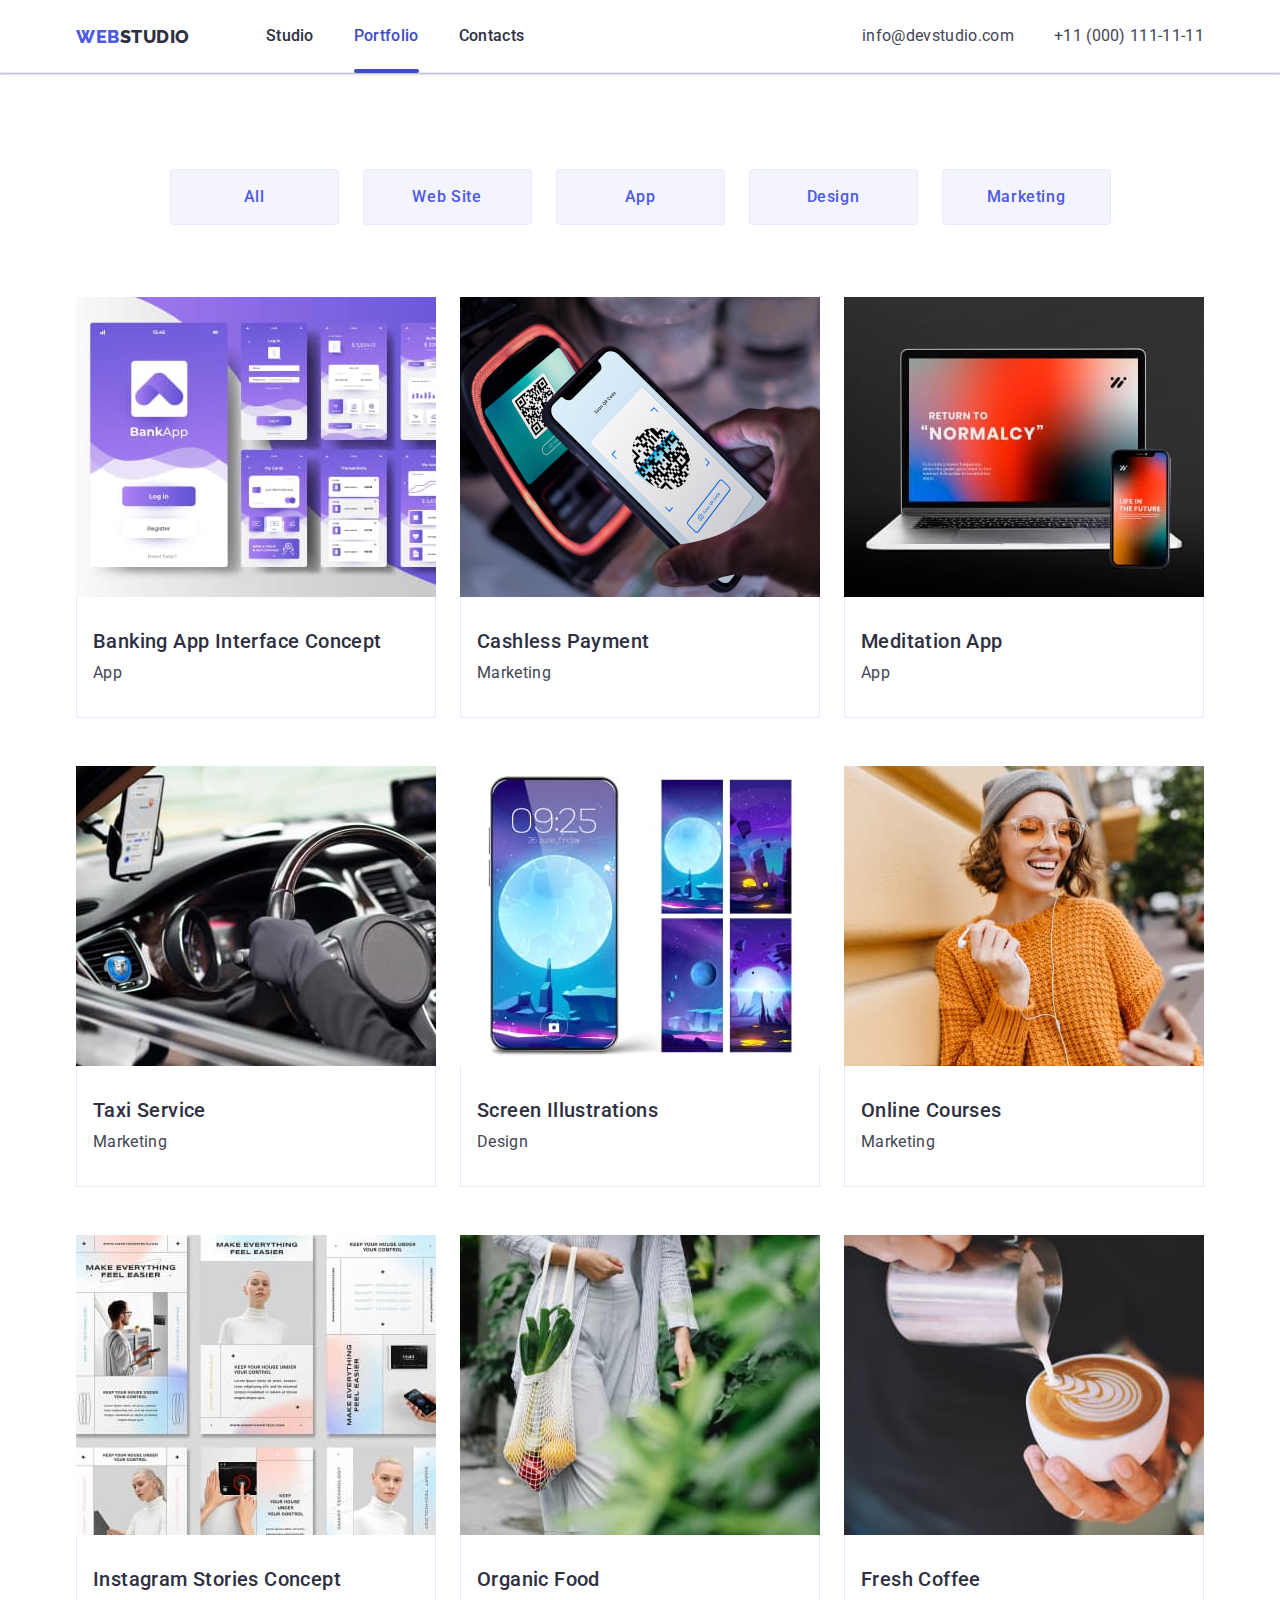
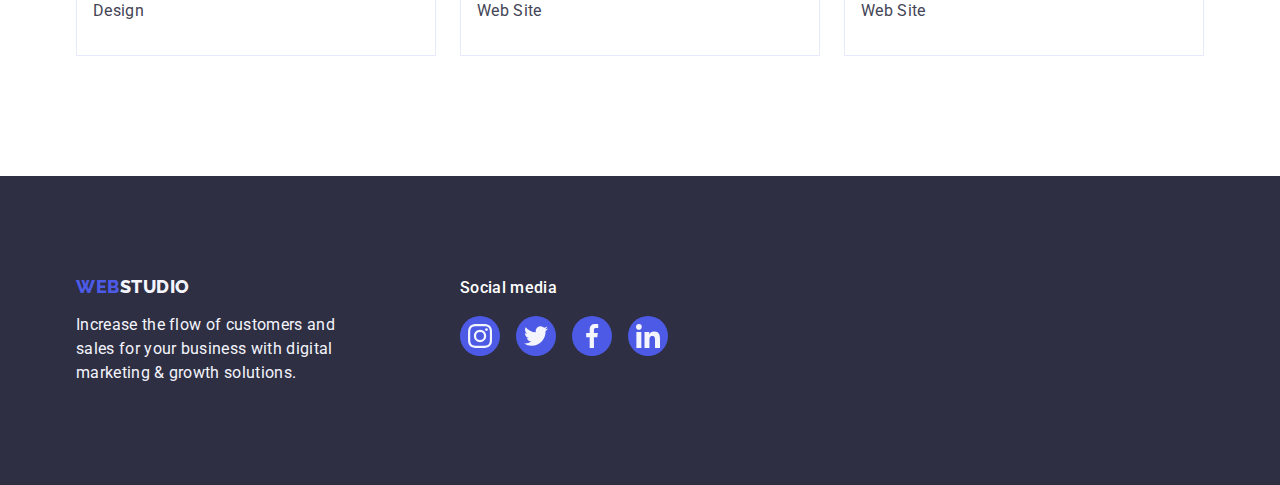
==== portfolio.html @ 22fd933b "Initial commit" ====
<!DOCTYPE html>
<html lang="en">
  <head>
    <meta charset="UTF-8" />
    <meta name="viewport" content="width=device-width, initial-scale=1.0" />
    <title>WebStudio</title>
    <link rel="preconnect" href="https://fonts.googleapis.com" />
    <link rel="preconnect" href="https://fonts.gstatic.com" crossorigin />
    <link
      href="https://fonts.googleapis.com/css2?family=Raleway:wght@800&family=Roboto:wght@400;500;700;900&display=swap"
      rel="stylesheet"
    />
    <!--============== modern-normalize =================-->
    <link
      rel="stylesheet"
      href="https://cdn.jsdelivr.net/npm/modern-normalize@2.0.0/modern-normalize.min.css"
    />
    <!-----------Section styles------------>

    <link rel="stylesheet" href="css/styles.css" />
  </head>
  <body class="body">
    <!-----------HEDER------------>
    <header class="header">
      <div class="header-container container">
        <nav class="header-nav">
          <a class="header-nav-logo-link link" href="./index.html"
            >Web<span class="header-nav-logo-accent link">Studio</span></a
          >
          <ul class="header-nav-list list">
            <li class="header-nav-item">
              <a
                class="header-nav-link link"
                href="./index.html"
                target="_self"
                >Studio</a
              >
            </li>
            <li class="header-nav-item">
              <a
                class="header-nav-link link current"
                href="./portfolio.html"
                target="_self"
                >Portfolio</a
              >
            </li>
            <li class="header-nav-item">
              <a class="header-nav-link link" href="" target="_blank"
                >Contacts</a
              >
            </li>
          </ul>
        </nav>
        <address class="address">
          <ul class="address-list list">
            <li class="address-item">
              <a class="address-link link" href="mailto:info@devstudio.com"
                >info@devstudio.com</a
              >
            </li>
            <li>
              <a class="address-link link" href="tel:+110001111111"
                >+11 (000) 111-11-11</a
              >
            </li>
          </ul>
        </address>
      </div>
    </header>
    <main>
      <!-----------Section hero------------>

      <section class="button-hero">
        <div class="container-button container">
          <h1 class="visualli-hidden">portfolio</h1>

          <ul class="button-hero-list list">
            <li class="button-hero-item">
              <button type="button" class="button-hero-item-button button">
                All
              </button>
            </li>
            <li class="button-hero-item">
              <button type="button" class="button-hero-item-button button">
                Web Site
              </button>
            </li>
            <li class="button-hero-item">
              <button type="button" class="button-hero-item-button button">
                App
              </button>
            </li>
            <li class="button-hero-item">
              <button type="button" class="button-hero-item-button button">
                Design
              </button>
            </li>
            <li class="button-hero-item">
              <button type="button" class="button-hero-item-button button">
                Marketing
              </button>
            </li>
          </ul>

          <!-----------Section card------------>

          <ul class="portfolio-list list">
            <li class="portfolio-item">
              <a class="portfolio-link link" href="">
                <div class="hidden">
                  
                  <img
                    src="./images/portfolio/banking_app.jpg"
                    alt="banking_app"
                    width="360"
                    height="300"
                    class="portfolio-img"
                  />
                  <p class="hidden-p">
                    14 Stylish and User-Friendly App Design Concepts · Task
                    Manager App · Calorie Tracker App · Exotic Fruit Ecommerce
                    App · Cloud Storage App
                  </p>
                </div>
                <div class="portfolio-div">
                  <h2 class="portfolio-link-title link">
                    Banking App Interface Concept
                  </h2>
                  <p class="portfolio-link-p link">App</p>
                </div>
              </a>
            </li>
            <li class="portfolio-item">
              <a class="portfolio-link link" href="">
                <div class="hidden">
                  
                  <img
                    src="./images/portfolio/payment.jpg"
                    alt="payment"
                    width="360"
                    class="portfolio-img"
                  />
                  <p class="hidden-p">
                    14 Stylish and User-Friendly App Design Concepts · Task
                    Manager App · Calorie Tracker App · Exotic Fruit Ecommerce
                    App · Cloud Storage App
                  </p>
                </div>
                <div class="portfolio-div">
                  <h2 class="portfolio-link-title link">Cashless Payment</h2>
                  <p class="portfolio-link-p link">Marketing</p>
                </div>
              </a>
            </li>
            <li class="portfolio-item">
              <a class="portfolio-link link" href="">
                <div class="hidden">
                  
                  <img
                    src="./images/portfolio/meditation_app.jpg"
                    alt="meditation_app"
                    width="360"
                    class="portfolio-img"
                  />
                  <p class="hidden-p">
                    14 Stylish and User-Friendly App Design Concepts · Task
                    Manager App · Calorie Tracker App · Exotic Fruit Ecommerce
                    App · Cloud Storage App
                  </p>
                </div>
                <div class="portfolio-div">
                  <h2 class="portfolio-link-title link">Meditation App</h2>
                  <p class="portfolio-link-p link">App</p>
                </div>
              </a>
            </li>
            <li class="portfolio-item">
              <a class="portfolio-link link" href="">
                <div class="hidden">
                  
                  <img
                    src="./images/portfolio/taxi_servis.jpg"
                    alt="taxi_servis"
                    width="360"
                    class="portfolio-img"
                  />
                  <p class="hidden-p">
                    14 Stylish and User-Friendly App Design Concepts · Task
                    Manager App · Calorie Tracker App · Exotic Fruit Ecommerce
                    App · Cloud Storage App
                  </p>
                </div>
                <div class="portfolio-div">
                  <h2 class="portfolio-link-title link">Taxi Service</h2>
                  <p class="portfolio-link-p link">Marketing</p>
                </div>
              </a>
            </li>
            <li class="portfolio-item">
              <a class="portfolio-link link" href="">
                <div class="hidden">
                  
                  <img
                    src="./images/portfolio/screen_il.jpg"
                    alt="screen_il"
                    width="360"
                    class="portfolio-img"
                  />
                  <p class="hidden-p">
                    14 Stylish and User-Friendly App Design Concepts · Task
                    Manager App · Calorie Tracker App · Exotic Fruit Ecommerce
                    App · Cloud Storage App
                  </p>
                </div>
                <div class="portfolio-div">
                  <h2 class="portfolio-link-title link">
                    Screen Illustrations
                  </h2>
                  <p class="portfolio-link-p link">Design</p>
                </div>
              </a>
            </li>
            <li class="portfolio-item">
              <a class="portfolio-link link" href="">
                <div class="hidden">
                  
                  <img
                    src="./images/portfolio/online_courses.jpg"
                    alt="online_courses"
                    width="360"
                    class="portfolio-img"
                  />
                  <p class="hidden-p">
                    14 Stylish and User-Friendly App Design Concepts · Task
                    Manager App · Calorie Tracker App · Exotic Fruit Ecommerce
                    App · Cloud Storage App
                  </p>
                </div>
                <div class="portfolio-div">
                  <h2 class="portfolio-link-title link">Online Courses</h2>
                  <p class="portfolio-link-p link">Marketing</p>
                </div>
              </a>
            </li>
            <li class="portfolio-item">
              <a class="portfolio-link link" href="">
                <div class="hidden">
                  
                  <img
                    src="./images/portfolio/instagram_stori.jpg"
                    alt="instagram_stori"
                    width="360"
                    class="portfolio-img"
                  />
                  <p class="hidden-p">
                    14 Stylish and User-Friendly App Design Concepts · Task
                    Manager App · Calorie Tracker App · Exotic Fruit Ecommerce
                    App · Cloud Storage App
                  </p>
                </div>
                <div class="portfolio-div">
                  <h2 class="portfolio-link-title link">
                    Instagram Stories Concept
                  </h2>
                  <p class="portfolio-link-p link">Design</p>
                </div>
              </a>
            </li>
            <li class="portfolio-item">
              <a class="portfolio-link link" href="">
                <div class="hidden">
                  
                  <img
                    src="./images/portfolio/organic_food.jpg"
                    alt="organic_food"
                    width="360"
                    class="portfolio-img"
                  />
                  <p class="hidden-p">
                    14 Stylish and User-Friendly App Design Concepts · Task
                    Manager App · Calorie Tracker App · Exotic Fruit Ecommerce
                    App · Cloud Storage App
                  </p>
                </div>
                <div class="portfolio-div">
                  <h2 class="portfolio-link-title link">Organic Food</h2>
                  <p class="portfolio-link-p link">Web Site</p>
                </div>
              </a>
            </li>
            <li class="portfolio-item">
              <a class="portfolio-link link" href="">
                <div class="hidden">
                  
                  <img
                    src="./images/portfolio/fresh_coffee.jpg"
                    alt="fresh_coffee"
                    width="360"
                    class="portfolio-img"
                  />
                  <p class="hidden-p">
                    14 Stylish and User-Friendly App Design Concepts · Task
                    Manager App · Calorie Tracker App · Exotic Fruit Ecommerce
                    App · Cloud Storage App
                  </p>
                </div>
                <div class="portfolio-div">
                  <h2 class="portfolio-link-title link">Fresh Coffee</h2>
                  <p class="portfolio-link-p link">Web Site</p>
                </div>
              </a>
            </li>
          </ul>
        </div>
      </section>
    </main>
    <!-----------Section footer------------>
    <footer class="footer">
      <div class="container-footer container">
        <div class="container-footer-logo">
          <a class="footer-logo-link link" href="./index.html"
            >Web<span class="footer-logo-link-accent link">Studio</span></a
          >
          <p class="footer-finish">
            Increase the flow of customers and sales for your business with
            digital marketing & growth solutions.
          </p>
        </div>
        <div class="container-footer-socials">
          <p class="footer-title">Social media</p>
          <ul class="footer-list list">
            <li class="footer-item item">
              <a
                class="footer-link transition link"
                href="https//instagram.com"
                target="_blank"
                rel="noopener noreferrer"
                aria-label="instagram"
                ><svg class="footer-icon" width="24" height="24">
                  <use href="./images/icons.svg#icon-instagram"></use></svg
              ></a>
            </li>
            <li class="footer-item item">
              <a
                class="footer-link transition link"
                href="https//twitter.com"
                target="_blank"
                rel="noopener noreferrer"
                aria-label="twitter"
                ><svg class="footer-icon" width="24" height="24">
                  <use href="./images/icons.svg#icon-twitter"></use></svg
              ></a>
            </li>
            <li class="footer-item item">
              <a
                class="footer-link transition link"
                href="https//facebook.com"
                target="_blank"
                rel="noopener noreferrer"
                aria-label="facebook"
                ><svg class="footer-icon" width="24" height="24">
                  <use href="./images/icons.svg#icon-facebook"></use></svg
              ></a>
            </li>
            <li class="footer-item item">
              <a
                class="footer-link transition link"
                href="https//inkedin.com"
                target="_blank"
                rel="noopener noreferrer"
                aria-label="linkedin"
                ><svg class="footer-icon" width="24" height="24">
                  <use href="./images/icons.svg#icon-linkedin"></use></svg
              ></a>
            </li>
          </ul>
        </div>
      </div>
    </footer>
  </body>
</html>
---- css/styles.css ----
/* <!-----------BASE------------>*/
:root {
    --accent-color:#404BBF ;
}

body {
max-width: 1440px;
margin: 0 auto;  
font-family: 'Roboto', sans-serif;
font-size: 16px;
letter-spacing: 0.02em;
color: #434455;
background-color: #fff;
   
}
/*============= Reset start ===========*/

h1,h2,h3,h4,h5,h6,p{
margin: 0 auto;
padding: 0;
}

.list { list-style: none;
margin: 0;
padding: 0;
}

.link {
    text-decoration: none;
color: inherit;}

.button {
    font-family: inherit;
    cursor: pointer;
    border-radius: 4px;
}
.address {
    font-style: normal;

}
img{
display: block;
}


/*============= Reset end ===========*/

.container {
width: 1158px;
padding-right: 15px;
padding-left: 15px;
margin-right: auto;
margin-left: auto;

}

.visualli-hidden{
position: absolute;
width: 1px;
height: 1px;
margin: -1px;
border: 0;
padding: 0;
white-space: nowrap;
clip-path: inset(100%);
clip: rect(0 0 0 0);
overflow: hidden;
}


/* <!-----------HEDER------------> */
.header {
 border-bottom: 1px solid #E7E9FC;
 box-shadow: 0px 1px 6px 0px rgba(46, 47, 66, 0.08), 0px 1px 1px 0px rgba(46, 47, 66, 0.16), 0px 2px 1px 0px rgba(46, 47, 66, 0.08);
   
}
.header-container {
display: flex;

justify-content: space-between;
 }   

.header-nav {
    display: flex;
    align-items: center;
    
}
.header-nav-logo-link {
    display: flex;
    padding: 25.5px 0 25.5px;
    margin-right: 76px;
color: #4D5AE5;
font-family: 'Raleway', sans-serif;
font-size: 18px;
font-weight: 800;
line-height: 1.17; 
letter-spacing: 0.03em;
text-transform: uppercase;

}
.header-nav-logo-accent {
color: #2E2F42;
font-family: 'Raleway', sans-serif;
font-size: 18px;
font-weight: 800;
line-height: 1.17;
letter-spacing: 0.03em;
text-transform: uppercase;
text-decoration: none;


}
.header-nav-list {
    display: flex;
    gap: 40px;
    
}
.header-nav-item {
}
.header-nav-link {
    position: relative;
    display: block;
    padding: 24px 0 24px;
    color: #2E2F42;
font-weight: 500;
line-height: 1.5; 
transition: color 250ms cubic-bezier(0.4, 0, 0.2, 1);
}

.header-nav-link.current{
    color: #404bbf; 
}
.header-nav-link.current::after{
    content:""; 
    display: block;
    position: absolute;
    left: 0;
    bottom: -1px;
    width: 100%;
    height: 4px;
    background-color: #404bbf;
    border-radius: 2px;
     
}

.header-nav-link:active { color: #404BBF;
text-decoration:underline;}
.header-nav-link:hover {color: #404BBF;
transition-property: all;
}
.header-nav-link:focus {color: #404BBF;

}
.address {
    display: flex;
    align-items: center;
    
}
.address-list {
    display: flex;
    gap: 40px;
}
.address-item {
}
.address-link {
    padding: 24px 0 24px;
line-height: 1.5;
transition: color 250ms cubic-bezier(0.4, 0, 0.2, 1);
}
.address-link:active {color: #404BBF;}
.address-link:hover {color: #404BBF;}
.address-link:focus {color: #404BBF;}

/* <!-----------Section footer------------>*/

.footer {
    padding-top: 100px;
    padding-bottom: 100px;
    background: #2E2F42;
}

.container-footer{
  display: flex;
  align-items: baseline;
  
    
    }

    .container-footer-logo{

width: 264px;
margin-right: 120px;
    }
    .footer-logo-link {
    display: block;
    margin-bottom: 16px;
    color: #4D5AE5;
    font-family: 'Raleway', sans-serif;
    font-size: 18px;
    font-weight: 800;
    line-height: 1.17; 
    letter-spacing: 0.03em;
    text-transform: uppercase;
    }
    .footer-logo-link-accent {
    color: #F4F4FD;
    font-family: 'Raleway', sans-serif;
    font-size: 18px;
    font-weight: 800;
    line-height: 1.17; 
    letter-spacing: 0.03em;
    text-transform: uppercase;
    
    }
    
    .footer-finish {
    display: flex;
    color: #F4F4FD;
    line-height: 1.5; 
    
    }
    .container {
    }
    .container-footer-socials{
        
    }
    .footer-title{
    color:  #FFF;
    font-weight: 500;
    line-height: 1.5; 
    margin-bottom: 16px;

    }
    .footer-list {
        display: flex;
        gap: 16px;
    }
    .footer-item {
        width: 40px;
        height: 40px;
    }
    .footer-link {
        display: flex;
        justify-content: center;
        align-items: center;
width: 100%;
height: 100%;
background-color: #4d5ae5;
border-radius: 50%;
transition: background-color 250ms cubic-bezier(0.4, 0, 0.2, 1);
    }
    .footer-link:hover,
    .footer-link:focus{
background-color: #31d0aa;
    }
    
    .footer-icon {
        fill:  #f4f4fd;
    }
    
    


/* <!-----------Section Modal open------------> */

.backdrop {
    position: fixed;
    top: 0;
    left: 0;
    width: 100%;
    height: 100%;
    background-color: rgba(46, 47, 66, 0.4);
    transition: opacity 250ms cubic-bezier(0.4, 0, 0.2, 1), visibility 250ms cubic-bezier(0.4, 0, 0.2, 1);
}
.is-hidden {
    opacity: 0;
    visibility: hidden;
    pointer-events: none;

}
.modal {
    position: absolute;
    top: 50%;
    left: 50%;
    transform: translate(-50%, -50%) scale(1);
    width: 408px;
    min-height: 584px;
    background: #fcfcfc;
    box-shadow: 0px 1px 1px rgba(0, 0, 0, 0.14), 0px 1px 3px rgba(0, 0, 0, 0.12), 0px 2px 1px rgba(0, 0, 0, 0.2);
    border-radius: 4px;
    transition: transform 250ms cubic-bezier(0.4, 0, 0.2, 1);

}
.btn{
position: absolute;
top: 24px;
right: 24px;
width: 24px;
height: 24px;
border-radius: 50%;
display: flex;
align-items: center;
justify-content: center;
background-color: #e7e9fc;
border: 1px solid rgba(0, 0, 0, 0.1);
padding: 0;
cursor: pointer;
transition: background-color 250ms cubic-bezier(0.4, 0, 0.2, 1), border 250ms cubic-bezier(0.4, 0, 0.2, 1);
}

.btn:hover,
.btn:focus{
background-color: #404bbf;
border: none;
fill: #ffffff
}

.btn-icon{
transition: fill 250ms cubic-bezier(0.4, 0, 0.2, 1);

}




/* <!-----------Section hero------------> */



.hero {
   max-width: 1440px;
    background-image: 
    linear-gradient(
    rgba(46, 47, 66, 0.7), 
    rgba(46, 47, 66, 0.7)), 
    url(../images/backgraund/people-office.jpg);
    
    background-color: #2E2F42;
    background-position: center;
    background-size: cover;
    background-repeat: no-repeat;
    padding-top: 188px;
    padding-bottom: 188px;
}
.container-hero {
  
}

.hero-title {
 
max-width: 496px;
margin-bottom: 48px;
    color: #FFF;
text-align: center;
font-size: 56px;
font-weight: 700;
line-height: 1.07; 
letter-spacing: 0.02em;


}
.button {
margin: 0 auto;
 display: flex;
align-items: center;
display: block;
padding: 16px 32px;
background: #4D5AE5;
color: #FFF;
font-weight: 500;
line-height: 1.5; 
letter-spacing: 0.04em;
text-align: center;
font-size: 16px;
background: #4D5AE5;
min-width: 169px;
height: 56px;
border: none;
transition: background-color 250ms cubic-bezier(0.4, 0, 0.2, 1);


}
.button:hover,
.button:focus{
background: var(--accent-color);
}


/* <!-----------Section description------------> */

.section {
padding: 120px 0;
}

.description {
    
    
}
.description-list {
    display: flex;
gap: 24px;

}
.description-item {
    width: 264px;

}
.description-wrapper{
display: flex;
justify-content: center;
align-items: center;

width: 264px;
height: 112px;
margin-bottom: 8px;
border-radius: 4px;
background: #F4F4FD;
}
.description-icon{

}


.description-title {
margin-bottom: 8px;
color: #2E2F42;
font-size: 20px;
font-weight: 500;
line-height: 1.2;
letter-spacing: 0.02em;

}
.description-p {
line-height: 1.5;

}


/* <!-----------Section about------------> */
.about { 
 
}
.about-title {
width: 324px;
margin-bottom: 72px;
color: #2E2F42;
text-align: center;
font-size: 36px;
font-weight: 700;
line-height: 1.11;
text-transform: capitalize;
letter-spacing: 0.02em;
}
.about-list {
    display: flex;
    flex-wrap: nowrap;
    gap: 24px;
    
}
.about-item {
    width: 360px;
    border: 1px solid #E7E9FC;
}
.about-img {
  
}



/* <!-----------Section card------------> */
.card {
    
background: #F4F4FD;
}
.card-title {
width: 163px;
margin-bottom: 72px;
color: #2E2F42;
text-align: center;
font-size: 36px;
font-weight: 700;
line-height: 1.11; 
text-transform: capitalize;
letter-spacing: 0.02em;
}
.card-list {
    display: flex;
    flex-wrap: nowrap;
    gap: 24px;
}
.card-item {
box-shadow: 0px 1px 6px rgba(46, 47, 66, 0.08), 0px 1px 1px rgba(46, 47, 66, 0.16), 0px 2px 1px rgba(46, 47, 66, 0.08);
border-radius: 0px 0px 4px 4px;
background-color: #FFF;
justify-content: center;
}
.card-img {

}
 
.card-div{
    content: 56px 232px;
    padding: 32px 0px;
    margin: 0px 16px;
}


.card-hero {
margin-bottom: 8px;
color: #2E2F42;
text-align: center;
font-size: 20px;
font-weight: 500;
line-height: 1.2;
letter-spacing: 0.02em;
}
.card-hero-profesion {    
text-align: center;
line-height: 1.5;
}

/*============= Card Socials ===========*/


.card-list-icon {
    display: flex;
    justify-content: center;
    gap: 24px;
    
    margin-top: 8px;
}

.card-item-icon {
    width: 40px;
    height: 40px;
}

.card-link-icon {
    width: 100%;
    height: 100%;
    background-color:  #4d5ae5;
    border-radius: 50%;
    display: flex;
    align-items: center;
    justify-content: center;
transition: background-color 250ms cubic-bezier(0.4, 0, 0.2, 1);
}
.card-link-icon:hover,
.card-link-icon:focus{
background-color: #404bbf;
}

.card-icon-svg {
    fill: #f4f4fd;
}


/*============= Section cliets ===========*/


.clients{
   
}
.container {
}
.clients-title{
    width: 183px;
    color: #2E2F42;
    text-align: center;
    font-size: 36px;
    font-weight: 700;
    line-height: 1.11;
    text-transform: capitalize;
    margin-bottom: 72px;
}
.clients-list {
    display: flex;
    gap: 24px;
    
}


.clients-item {
   
    width: 168px;
    height: 88px;
    border-radius: 4px;
    border: 1px solid #8e8f99
}
.clients-link {
    width: 100%;
    height: 100%;
    color: #8e8f99;
    display: flex;
    justify-content: center;
    align-items: center;
    transition:border-color 250ms cubic-bezier(0.4, 0, 0.2, 1), color 250ms cubic-bezier(0.4, 0, 0.2, 1); 
    
    
}

.clients-link:hover,
.clients-link:focus{
color: #404bbf;
border-color: #404bbf;
}

.clients-icon {
    fill: currentColor;
}


/*============= PORTFOLIO ===========*/

/*============= PORTFOLIO ===========*/



/*============= SECTION hero ===========*/

.button-hero {
padding-top: 96px;
padding-bottom: 120px;

}
.container-button {
    
}

.button-hero-list {
    display: flex;
   justify-content: center; 
    gap: 24px;
    margin-bottom: 72px;
}
.button-hero-item{

}

.button-hero-item-button {
  padding: 12px 24px;

border: 1px solid  #E7E9FC;
color:#4D5AE5;
text-align: center;
font-weight: 500;
line-height: 1.5;
letter-spacing: 0.04em;
background: #F4F4FD ;
transition: color 250ms cubic-bezier(0.4, 0, 0.2, 1), background-color 250ms cubic-bezier(0.4, 0, 0.2, 1), border-color 250ms cubic-bezier(0.4, 0, 0.2, 1), box-shadow 250ms cubic-bezier(0.4, 0, 0.2, 1);
}

.button-hero-item-button:hover,
.button-hero-item-button:focus{
color: #FFF;
background-color: #404BBF;
border: 1px solid transparent;
box-shadow: 0px 3px 1px rgba(0, 0, 0, 0.1), 0px 2px 1px rgba(0, 0, 0, 0.08), 0px 2px 2px rgba(0, 0, 0, 0.12);
}



/*============= SECTION card ===========*/


.portfolio-list {
    display: flex;
    flex-wrap: wrap;
    gap: 24px ;
    row-gap: 48px;
    
}
.list {
}
.portfolio-item {


}
.portfolio-link {
  display: block;  
transition: box-shadow 250ms cubic-bezier(0.4, 0, 0.2, 1);
}
.portfolio-link:hover,
.portfolio-link:focus{
box-shadow: 0px 1px 6px rgba(46, 47, 66, 0.08), 0px 1px 1px rgba(46, 47, 66, 0.16), 0px 2px 1px rgba(46, 47, 66, 0.08);


}

.hidden{  
position: relative;
 overflow: hidden;   
}

.hidden-p{
position: absolute;
top: 0;
color: #F4F4FD;
line-height: 1.5;
padding: 40px 32px;
background-color: #4d5ae5;
width: 100%;
height: 100%;
transform: translateY(100%);
transition: transform 250ms cubic-bezier(0.4, 0, 0.2, 1);
}
.hidden:hover .hidden-p,
.hidden:focus .hidden-p{
    transform: translateY(0%);
}


.portfolio-img {
   
} 

.portfolio-div{

padding: 32px 16px;
border: 1px solid #E7E9FC;
border-top: none;
}

.portfolio-link-title {
margin-bottom: 8px;
color: #2E2F42;
font-size: 20px;
font-weight: 500;
line-height: 1.2; 
letter-spacing: 0.02em;

}

.portfolio-link-p {line-height: 1.5;
    
}



/*============= SECTION PORTFOLIO ===========*/
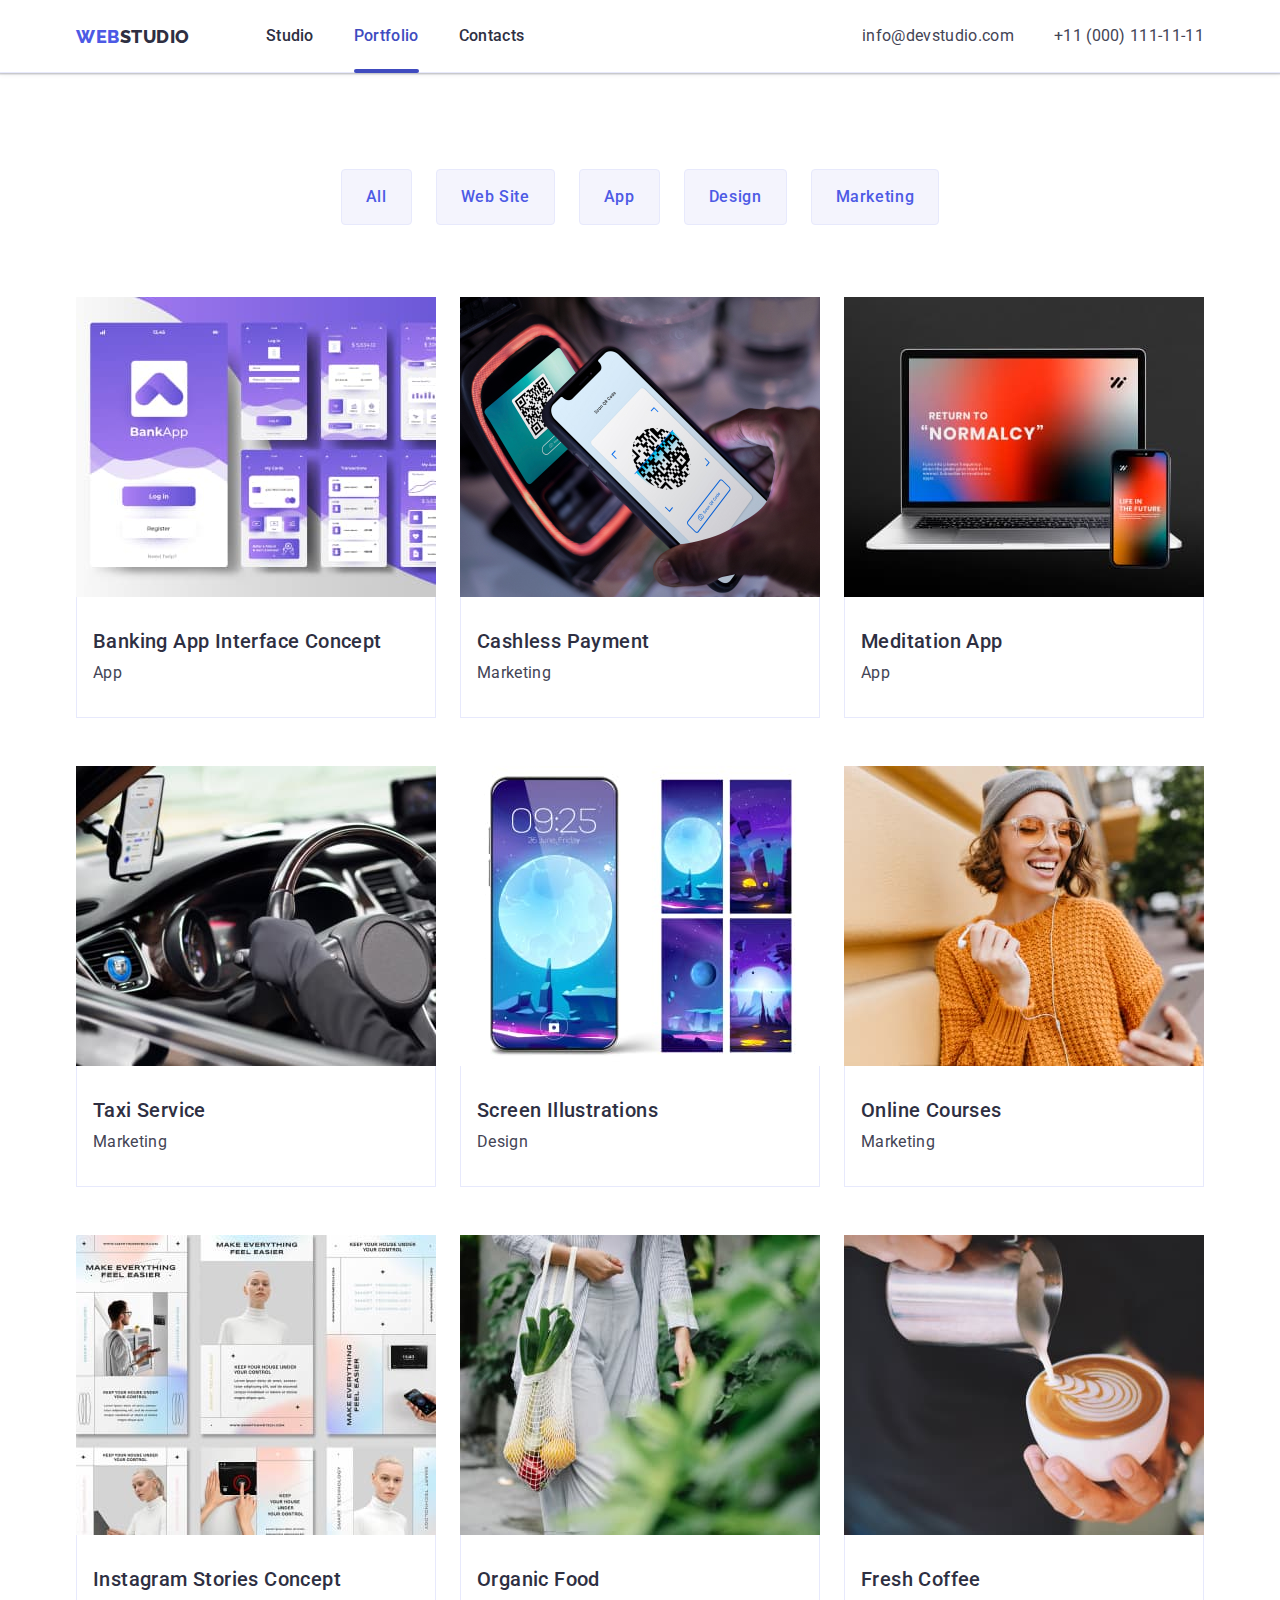
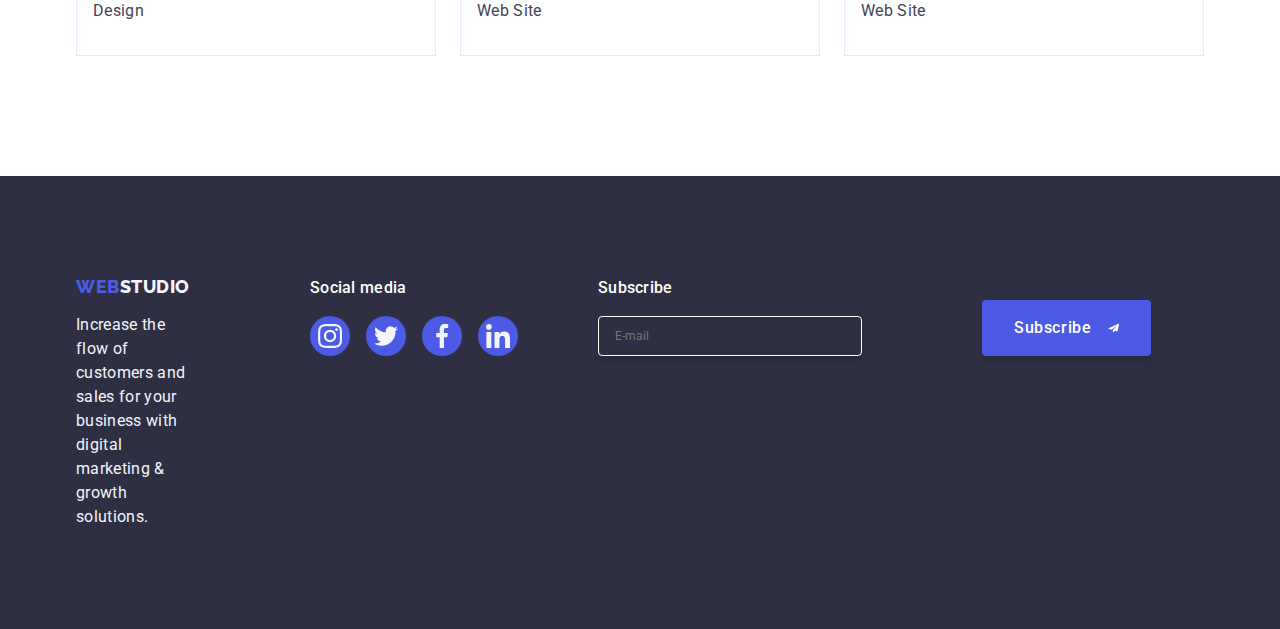
==== commit f6183cc3: "modal, checbox" ====
--- a/portfolio.html
+++ b/portfolio.html
@@ -29,10 +29,7 @@
           >
           <ul class="header-nav-list list">
             <li class="header-nav-item">
-              <a
-                class="header-nav-link link"
-                href="./index.html"
-                target="_self"
+              <a class="header-nav-link link" href="./index.html" target="_self"
                 >Studio</a
               >
             </li>
@@ -108,7 +105,6 @@
             <li class="portfolio-item">
               <a class="portfolio-link link" href="">
                 <div class="hidden">
-                  
                   <img
                     src="./images/portfolio/banking_app.jpg"
                     alt="banking_app"
@@ -133,7 +129,6 @@
             <li class="portfolio-item">
               <a class="portfolio-link link" href="">
                 <div class="hidden">
-                  
                   <img
                     src="./images/portfolio/payment.jpg"
                     alt="payment"
@@ -155,7 +150,6 @@
             <li class="portfolio-item">
               <a class="portfolio-link link" href="">
                 <div class="hidden">
-                  
                   <img
                     src="./images/portfolio/meditation_app.jpg"
                     alt="meditation_app"
@@ -177,7 +171,6 @@
             <li class="portfolio-item">
               <a class="portfolio-link link" href="">
                 <div class="hidden">
-                  
                   <img
                     src="./images/portfolio/taxi_servis.jpg"
                     alt="taxi_servis"
@@ -199,7 +192,6 @@
             <li class="portfolio-item">
               <a class="portfolio-link link" href="">
                 <div class="hidden">
-                  
                   <img
                     src="./images/portfolio/screen_il.jpg"
                     alt="screen_il"
@@ -223,7 +215,6 @@
             <li class="portfolio-item">
               <a class="portfolio-link link" href="">
                 <div class="hidden">
-                  
                   <img
                     src="./images/portfolio/online_courses.jpg"
                     alt="online_courses"
@@ -245,7 +236,6 @@
             <li class="portfolio-item">
               <a class="portfolio-link link" href="">
                 <div class="hidden">
-                  
                   <img
                     src="./images/portfolio/instagram_stori.jpg"
                     alt="instagram_stori"
@@ -269,7 +259,6 @@
             <li class="portfolio-item">
               <a class="portfolio-link link" href="">
                 <div class="hidden">
-                  
                   <img
                     src="./images/portfolio/organic_food.jpg"
                     alt="organic_food"
@@ -291,7 +280,6 @@
             <li class="portfolio-item">
               <a class="portfolio-link link" href="">
                 <div class="hidden">
-                  
                   <img
                     src="./images/portfolio/fresh_coffee.jpg"
                     alt="fresh_coffee"
@@ -375,6 +363,23 @@
             </li>
           </ul>
         </div>
+        <form class="form">
+          <label class="form-label"
+            >Subscribe
+            <input
+              class="form-input"
+              type="email"
+              name="user_email"
+              placeholder="E-mail"
+            />
+          </label>
+          <button type="submit" class="button-form">
+            Subscribe
+            <svg class="footer-icon-form" width="24" height="24">
+              <use href="./images/icons.svg#icon-Frame"></use>
+            </svg>
+          </button>
+        </form>
       </div>
     </footer>
   </body>
--- a/css/styles.css
+++ b/css/styles.css
@@ -1,741 +1,851 @@
-
 /* <!-----------BASE------------>*/
 :root {
-    --accent-color:#404BBF ;
+  --accent-color: #404bbf;
 }
 
 body {
-max-width: 1440px;
-margin: 0 auto;  
-font-family: 'Roboto', sans-serif;
-font-size: 16px;
-letter-spacing: 0.02em;
-color: #434455;
-background-color: #fff;
-   
+  max-width: 1440px;
+  margin: 0 auto;
+  font-family: "Roboto", sans-serif;
+  font-size: 16px;
+  letter-spacing: 0.02em;
+  color: #434455;
+  background-color: #fff;
 }
 /*============= Reset start ===========*/
 
-h1,h2,h3,h4,h5,h6,p{
-margin: 0 auto;
-padding: 0;
-}
-
-.list { list-style: none;
-margin: 0;
-padding: 0;
+h1,
+h2,
+h3,
+h4,
+h5,
+h6,
+p {
+  margin: 0 auto;
+  padding: 0;
+}
+input {
+  font-family: inherit;
+}
+.list {
+  list-style: none;
+  margin: 0;
+  padding: 0;
 }
 
 .link {
-    text-decoration: none;
-color: inherit;}
+  text-decoration: none;
+  color: inherit;
+}
 
 .button {
-    font-family: inherit;
-    cursor: pointer;
-    border-radius: 4px;
+  font-family: inherit;
+  cursor: pointer;
+  border-radius: 4px;
+  min-width: 0.1px;
 }
 .address {
-    font-style: normal;
-
-}
-img{
-display: block;
-}
-
+  font-style: normal;
+}
+img {
+  display: block;
+}
 
 /*============= Reset end ===========*/
 
 .container {
-width: 1158px;
-padding-right: 15px;
-padding-left: 15px;
-margin-right: auto;
-margin-left: auto;
-
-}
-
-.visualli-hidden{
-position: absolute;
-width: 1px;
-height: 1px;
-margin: -1px;
-border: 0;
-padding: 0;
-white-space: nowrap;
-clip-path: inset(100%);
-clip: rect(0 0 0 0);
-overflow: hidden;
-}
-
+  width: 1158px;
+  padding-right: 15px;
+  padding-left: 15px;
+  margin-right: auto;
+  margin-left: auto;
+}
+
+.visualli-hidden {
+  position: absolute;
+  width: 1px;
+  height: 1px;
+  margin: -1px;
+  border: 0;
+  padding: 0;
+  white-space: nowrap;
+  clip-path: inset(100%);
+  clip: rect(0 0 0 0);
+  overflow: hidden;
+}
 
 /* <!-----------HEDER------------> */
 .header {
- border-bottom: 1px solid #E7E9FC;
- box-shadow: 0px 1px 6px 0px rgba(46, 47, 66, 0.08), 0px 1px 1px 0px rgba(46, 47, 66, 0.16), 0px 2px 1px 0px rgba(46, 47, 66, 0.08);
-   
+  border-bottom: 1px solid #e7e9fc;
+  box-shadow: 0px 1px 6px 0px rgba(46, 47, 66, 0.08),
+    0px 1px 1px 0px rgba(46, 47, 66, 0.16),
+    0px 2px 1px 0px rgba(46, 47, 66, 0.08);
 }
 .header-container {
-display: flex;
-
-justify-content: space-between;
- }   
+  display: flex;
+
+  justify-content: space-between;
+}
 
 .header-nav {
-    display: flex;
-    align-items: center;
-    
+  display: flex;
+  align-items: center;
 }
 .header-nav-logo-link {
-    display: flex;
-    padding: 25.5px 0 25.5px;
-    margin-right: 76px;
-color: #4D5AE5;
-font-family: 'Raleway', sans-serif;
-font-size: 18px;
-font-weight: 800;
-line-height: 1.17; 
-letter-spacing: 0.03em;
-text-transform: uppercase;
-
+  display: flex;
+  padding: 25.5px 0 25.5px;
+  margin-right: 76px;
+  color: #4d5ae5;
+  font-family: "Raleway", sans-serif;
+  font-size: 18px;
+  font-weight: 800;
+  line-height: 1.17;
+  letter-spacing: 0.03em;
+  text-transform: uppercase;
 }
 .header-nav-logo-accent {
-color: #2E2F42;
-font-family: 'Raleway', sans-serif;
-font-size: 18px;
-font-weight: 800;
-line-height: 1.17;
-letter-spacing: 0.03em;
-text-transform: uppercase;
-text-decoration: none;
-
-
+  color: #2e2f42;
+  font-family: "Raleway", sans-serif;
+  font-size: 18px;
+  font-weight: 800;
+  line-height: 1.17;
+  letter-spacing: 0.03em;
+  text-transform: uppercase;
+  text-decoration: none;
 }
 .header-nav-list {
-    display: flex;
-    gap: 40px;
-    
+  display: flex;
+  gap: 40px;
 }
 .header-nav-item {
 }
 .header-nav-link {
-    position: relative;
-    display: block;
-    padding: 24px 0 24px;
-    color: #2E2F42;
-font-weight: 500;
-line-height: 1.5; 
-transition: color 250ms cubic-bezier(0.4, 0, 0.2, 1);
-}
-
-.header-nav-link.current{
-    color: #404bbf; 
-}
-.header-nav-link.current::after{
-    content:""; 
-    display: block;
-    position: absolute;
-    left: 0;
-    bottom: -1px;
-    width: 100%;
-    height: 4px;
-    background-color: #404bbf;
-    border-radius: 2px;
-     
-}
-
-.header-nav-link:active { color: #404BBF;
-text-decoration:underline;}
-.header-nav-link:hover {color: #404BBF;
-transition-property: all;
-}
-.header-nav-link:focus {color: #404BBF;
-
+  position: relative;
+  display: block;
+  padding: 24px 0 24px;
+  color: #2e2f42;
+  font-weight: 500;
+  line-height: 1.5;
+  transition: color 250ms cubic-bezier(0.4, 0, 0.2, 1);
+}
+
+.header-nav-link.current {
+  color: #404bbf;
+}
+.header-nav-link.current::after {
+  content: "";
+  display: block;
+  position: absolute;
+  left: 0;
+  bottom: -1px;
+  width: 100%;
+  height: 4px;
+  background-color: #404bbf;
+  border-radius: 2px;
+}
+
+.header-nav-link:active {
+  color: #404bbf;
+  text-decoration: underline;
+}
+.header-nav-link:hover {
+  color: #404bbf;
+  transition-property: all;
+}
+.header-nav-link:focus {
+  color: #404bbf;
 }
 .address {
-    display: flex;
-    align-items: center;
-    
+  display: flex;
+  align-items: center;
 }
 .address-list {
-    display: flex;
-    gap: 40px;
+  display: flex;
+  gap: 40px;
 }
 .address-item {
 }
 .address-link {
-    padding: 24px 0 24px;
-line-height: 1.5;
-transition: color 250ms cubic-bezier(0.4, 0, 0.2, 1);
-}
-.address-link:active {color: #404BBF;}
-.address-link:hover {color: #404BBF;}
-.address-link:focus {color: #404BBF;}
+  padding: 24px 0 24px;
+  line-height: 1.5;
+  transition: color 250ms cubic-bezier(0.4, 0, 0.2, 1);
+}
+.address-link:active {
+  color: #404bbf;
+}
+.address-link:hover {
+  color: #404bbf;
+}
+.address-link:focus {
+  color: #404bbf;
+}
 
 /* <!-----------Section footer------------>*/
 
 .footer {
-    padding-top: 100px;
-    padding-bottom: 100px;
-    background: #2E2F42;
-}
-
-.container-footer{
+  padding-top: 100px;
+  padding-bottom: 100px;
+  background: #2e2f42;
+}
+
+.container-footer {
   display: flex;
   align-items: baseline;
-  
-    
-    }
-
-    .container-footer-logo{
-
-width: 264px;
-margin-right: 120px;
-    }
-    .footer-logo-link {
-    display: block;
-    margin-bottom: 16px;
-    color: #4D5AE5;
-    font-family: 'Raleway', sans-serif;
-    font-size: 18px;
-    font-weight: 800;
-    line-height: 1.17; 
-    letter-spacing: 0.03em;
-    text-transform: uppercase;
-    }
-    .footer-logo-link-accent {
-    color: #F4F4FD;
-    font-family: 'Raleway', sans-serif;
-    font-size: 18px;
-    font-weight: 800;
-    line-height: 1.17; 
-    letter-spacing: 0.03em;
-    text-transform: uppercase;
-    
-    }
-    
-    .footer-finish {
-    display: flex;
-    color: #F4F4FD;
-    line-height: 1.5; 
-    
-    }
-    .container {
-    }
-    .container-footer-socials{
-        
-    }
-    .footer-title{
-    color:  #FFF;
-    font-weight: 500;
-    line-height: 1.5; 
-    margin-bottom: 16px;
-
-    }
-    .footer-list {
-        display: flex;
-        gap: 16px;
-    }
-    .footer-item {
-        width: 40px;
-        height: 40px;
-    }
-    .footer-link {
-        display: flex;
-        justify-content: center;
-        align-items: center;
-width: 100%;
-height: 100%;
-background-color: #4d5ae5;
-border-radius: 50%;
-transition: background-color 250ms cubic-bezier(0.4, 0, 0.2, 1);
-    }
-    .footer-link:hover,
-    .footer-link:focus{
-background-color: #31d0aa;
-    }
-    
-    .footer-icon {
-        fill:  #f4f4fd;
-    }
-    
-    
-
-
+}
+
+.container-footer-logo {
+  width: 264px;
+  margin-right: 120px;
+}
+.footer-logo-link {
+  display: block;
+  margin-bottom: 16px;
+  color: #4d5ae5;
+  font-family: "Raleway", sans-serif;
+  font-size: 18px;
+  font-weight: 800;
+  line-height: 1.17;
+  letter-spacing: 0.03em;
+  text-transform: uppercase;
+}
+.footer-logo-link-accent {
+  color: #f4f4fd;
+  font-family: "Raleway", sans-serif;
+  font-size: 18px;
+  font-weight: 800;
+  line-height: 1.17;
+  letter-spacing: 0.03em;
+  text-transform: uppercase;
+}
+
+.footer-finish {
+  display: flex;
+  color: #f4f4fd;
+  line-height: 1.5;
+}
+.container {
+}
+.container-footer-socials {
+}
+.footer-title {
+  color: #fff;
+  font-weight: 500;
+  line-height: 1.5;
+  margin-bottom: 16px;
+}
+.footer-list {
+  display: flex;
+  gap: 16px;
+}
+.footer-item {
+  width: 40px;
+  height: 40px;
+}
+.footer-link {
+  display: flex;
+  justify-content: center;
+  align-items: center;
+  width: 100%;
+  height: 100%;
+  background-color: #4d5ae5;
+  border-radius: 50%;
+  transition: background-color 250ms cubic-bezier(0.4, 0, 0.2, 1);
+}
+.footer-link:hover,
+.footer-link:focus {
+  background-color: #31d0aa;
+}
+
+.footer-icon {
+  fill: #f4f4fd;
+}
+/* <!----------- footer Form ------------>*/
+.form {
+  display: flex;
+}
+.form-label {
+  display: flex;
+  flex-direction: column;
+  gap: 16px;
+  margin: 0 24px 0 80px;
+  font-weight: 500;
+  color: #fff;
+  line-height: 1.5;
+}
+.form-input {
+  padding-left: 16px;
+  width: 264px;
+  height: 40px;
+  color: #fff;
+  font-size: 12px;
+  line-height: 2;
+  letter-spacing: 0.04;
+  border-radius: 4px;
+  border: 1px solid #fff;
+  box-shadow: 0px 4px 4px 0px rgba(0, 0, 0, 0.15);
+  background: #2e2f42;
+}
+.button-form {
+  display: inline-flex;
+  padding: 8px 24px;
+  justify-content: center;
+  align-items: center;
+  gap: 16px;
+  margin-top: 40px;
+  height: 40px;
+  font-family: inherit;
+  cursor: pointer;
+  border-radius: 4px;
+  min-width: 0.1px;
+  font-weight: 500;
+  line-height: 1.5;
+  letter-spacing: 0.04em;
+  text-align: center;
+  background: #4d5ae5;
+  border: none;
+  transition: background-color 250ms cubic-bezier(0.4, 0, 0.2, 1);
+  color: #fff;
+}
+.footer-icon-form {
+  fill: #fff;
+}
 /* <!-----------Section Modal open------------> */
 
 .backdrop {
-    position: fixed;
-    top: 0;
-    left: 0;
-    width: 100%;
-    height: 100%;
-    background-color: rgba(46, 47, 66, 0.4);
-    transition: opacity 250ms cubic-bezier(0.4, 0, 0.2, 1), visibility 250ms cubic-bezier(0.4, 0, 0.2, 1);
+  position: fixed;
+  top: 0;
+  left: 0;
+  width: 100%;
+  height: 100%;
+  background-color: rgba(46, 47, 66, 0.4);
+  transition: opacity 250ms cubic-bezier(0.4, 0, 0.2, 1),
+    visibility 250ms cubic-bezier(0.4, 0, 0.2, 1);
 }
 .is-hidden {
-    opacity: 0;
-    visibility: hidden;
-    pointer-events: none;
-
+  opacity: 0;
+  visibility: hidden;
+  pointer-events: none;
 }
 .modal {
-    position: absolute;
-    top: 50%;
-    left: 50%;
-    transform: translate(-50%, -50%) scale(1);
-    width: 408px;
-    min-height: 584px;
-    background: #fcfcfc;
-    box-shadow: 0px 1px 1px rgba(0, 0, 0, 0.14), 0px 1px 3px rgba(0, 0, 0, 0.12), 0px 2px 1px rgba(0, 0, 0, 0.2);
-    border-radius: 4px;
-    transition: transform 250ms cubic-bezier(0.4, 0, 0.2, 1);
-
-}
-.btn{
-position: absolute;
-top: 24px;
-right: 24px;
-width: 24px;
-height: 24px;
-border-radius: 50%;
-display: flex;
-align-items: center;
-justify-content: center;
-background-color: #e7e9fc;
-border: 1px solid rgba(0, 0, 0, 0.1);
-padding: 0;
-cursor: pointer;
-transition: background-color 250ms cubic-bezier(0.4, 0, 0.2, 1), border 250ms cubic-bezier(0.4, 0, 0.2, 1);
+  position: absolute;
+  top: 50%;
+  left: 50%;
+  transform: translate(-50%, -50%) scale(1);
+  width: 408px;
+  min-height: 584px;
+  background: #fcfcfc;
+  box-shadow: 0px 1px 1px rgba(0, 0, 0, 0.14), 0px 1px 3px rgba(0, 0, 0, 0.12),
+    0px 2px 1px rgba(0, 0, 0, 0.2);
+  border-radius: 4px;
+  transition: transform 250ms cubic-bezier(0.4, 0, 0.2, 1);
+}
+.btn {
+  position: absolute;
+  top: 24px;
+  right: 24px;
+  width: 24px;
+  height: 24px;
+  border-radius: 50%;
+  display: flex;
+  align-items: center;
+  justify-content: center;
+  background-color: #e7e9fc;
+  border: 1px solid rgba(0, 0, 0, 0.1);
+  padding: 0;
+  cursor: pointer;
+  transition: background-color 250ms cubic-bezier(0.4, 0, 0.2, 1),
+    border 250ms cubic-bezier(0.4, 0, 0.2, 1);
 }
 
 .btn:hover,
-.btn:focus{
-background-color: #404bbf;
-border: none;
-fill: #ffffff
-}
-
-.btn-icon{
-transition: fill 250ms cubic-bezier(0.4, 0, 0.2, 1);
-
-}
-
-
-
+.btn:focus {
+  background-color: #404bbf;
+  border: none;
+  fill: #ffffff;
+}
+
+.btn-icon {
+  transition: fill 250ms cubic-bezier(0.4, 0, 0.2, 1);
+}
+textarea {
+}
+
+.title-modal {
+  display: flex;
+  justify-content: center;
+  margin-top: 72px;
+  margin-bottom: 16px;
+  color: #2e2f42;
+  font-weight: 500;
+  line-height: 1.5;
+}
+.modal-form {
+  margin: 0 24px;
+
+  width: 360px;
+
+  flex-direction: column;
+  align-items: flex-start;
+  gap: 8px;
+}
+
+.frame {
+  height: 336px;
+  display: flex;
+  flex-direction: column;
+  gap: 8px;
+}
+
+.modal-form-label {
+  color: #8e8f99;
+  font-size: 12px;
+  font-weight: 400;
+  line-height: 1.17;
+  letter-spacing: 0.04;
+}
+
+.modal-input-icon {
+  display: flex;
+}
+.modal-form-input {
+  width: 360px;
+  height: 40px;
+  position: absolute;
+  border-radius: 4px;
+  border: 1px solid var(--NAVY-BLUE-modal, rgba(46, 47, 66, 0.4));
+}
+.modal-form-input.modal-icon:focus,
+.modal-form-input.modal-icon:hover {
+  color: #4d5ae5;
+  border: 1px solid #4d5ae5;
+}
+.modal-form-input-comment {
+  display: flex;
+  height: 120px;
+}
+.modal-icon {
+  position: relative;
+  display: flex;
+  width: 18px;
+  padding: 3px 0px;
+  margin: 8px 0 8px 16px;
+  align-items: flex-start;
+  gap: 4px;
+}
+.modal-form-label-checkbox {
+  display: block;
+}
+.checkbox {
+  display: block;
+}
+.checkbox-input {
+  display: block;
+
+  color: #8e8f99;
+}
+.checkbox-custom {
+  width: 16px;
+  height: 16px;
+  display: inline-flex;
+  justify-content: center;
+  align-items: center;
+  border-radius: 1px;
+  border: 1px solid var(--NAVY-BLUE-modal, rgba(46, 47, 66, 0.4));
+}
+.checkbox:checked + .modal-form-label-checkbox > .checkbox-custom {
+  background-color: #404bbf;
+  border: none;
+  fill: #f4f4fd;
+}
+.link-input {
+  color: #4d5ae5;
+  text-decoration: underline;
+}
+.modal-icon-checkbox {
+  fill: #f4f4fd;
+}
+
+.button-form {
+  width: 169px;
+  height: 56px;
+  display: inline-flex;
+  padding: 16px 32px;
+  align-self: flex-start;
+  margin: 24px 96px 24px 96px;
+  border-radius: 4px;
+  background: #4d5ae5;
+  box-shadow: 0px 4px 4px 0px rgba(0, 0, 0, 0.15);
+  transition: background-color 250ms cubic-bezier(0.4, 0, 0.2, 1);
+}
+.button-form:hover,
+.button-form:focus {
+  background: #404bbf;
+  box-shadow: 0px 4px 4px 0px rgba(0, 0, 0, 0.15);
+}
 
 /* <!-----------Section hero------------> */
 
-
-
 .hero {
-   max-width: 1440px;
-    background-image: 
-    linear-gradient(
-    rgba(46, 47, 66, 0.7), 
-    rgba(46, 47, 66, 0.7)), 
+  max-width: 1440px;
+  background-image: linear-gradient(
+      rgba(46, 47, 66, 0.7),
+      rgba(46, 47, 66, 0.7)
+    ),
     url(../images/backgraund/people-office.jpg);
-    
-    background-color: #2E2F42;
-    background-position: center;
-    background-size: cover;
-    background-repeat: no-repeat;
-    padding-top: 188px;
-    padding-bottom: 188px;
+
+  background-color: #2e2f42;
+  background-position: center;
+  background-size: cover;
+  background-repeat: no-repeat;
+  padding-top: 188px;
+  padding-bottom: 188px;
 }
 .container-hero {
-  
 }
 
 .hero-title {
- 
-max-width: 496px;
-margin-bottom: 48px;
-    color: #FFF;
-text-align: center;
-font-size: 56px;
-font-weight: 700;
-line-height: 1.07; 
-letter-spacing: 0.02em;
-
-
+  max-width: 496px;
+  margin-bottom: 48px;
+  color: #fff;
+  text-align: center;
+  font-size: 56px;
+  font-weight: 700;
+  line-height: 1.07;
+  letter-spacing: 0.02em;
 }
 .button {
-margin: 0 auto;
- display: flex;
-align-items: center;
-display: block;
-padding: 16px 32px;
-background: #4D5AE5;
-color: #FFF;
-font-weight: 500;
-line-height: 1.5; 
-letter-spacing: 0.04em;
-text-align: center;
-font-size: 16px;
-background: #4D5AE5;
-min-width: 169px;
-height: 56px;
-border: none;
-transition: background-color 250ms cubic-bezier(0.4, 0, 0.2, 1);
-
-
+  margin: 0 auto;
+  display: flex;
+  align-items: center;
+  display: block;
+  padding: 16px 32px;
+  background: #4d5ae5;
+  color: #fff;
+  font-weight: 500;
+  line-height: 1.5;
+  letter-spacing: 0.04em;
+  text-align: center;
+  font-size: 16px;
+  background: #4d5ae5;
+  height: 56px;
+  border: none;
+  transition: background-color 250ms cubic-bezier(0.4, 0, 0.2, 1);
 }
 .button:hover,
-.button:focus{
-background: var(--accent-color);
-}
-
+.button:focus {
+  background: var(--accent-color);
+}
 
 /* <!-----------Section description------------> */
 
 .section {
-padding: 120px 0;
+  padding: 120px 0;
 }
 
 .description {
-    
-    
 }
 .description-list {
-    display: flex;
-gap: 24px;
-
+  display: flex;
+  gap: 24px;
 }
 .description-item {
-    width: 264px;
-
-}
-.description-wrapper{
-display: flex;
-justify-content: center;
-align-items: center;
-
-width: 264px;
-height: 112px;
-margin-bottom: 8px;
-border-radius: 4px;
-background: #F4F4FD;
-}
-.description-icon{
-
-}
-
+  width: 264px;
+}
+.description-wrapper {
+  display: flex;
+  justify-content: center;
+  align-items: center;
+
+  width: 264px;
+  height: 112px;
+  margin-bottom: 8px;
+  border-radius: 4px;
+  background: #f4f4fd;
+}
+.description-icon {
+}
 
 .description-title {
-margin-bottom: 8px;
-color: #2E2F42;
-font-size: 20px;
-font-weight: 500;
-line-height: 1.2;
-letter-spacing: 0.02em;
-
+  margin-bottom: 8px;
+  color: #2e2f42;
+  font-size: 20px;
+  font-weight: 500;
+  line-height: 1.2;
+  letter-spacing: 0.02em;
 }
 .description-p {
-line-height: 1.5;
-
-}
-
+  line-height: 1.5;
+}
 
 /* <!-----------Section about------------> */
-.about { 
- 
+.about {
 }
 .about-title {
-width: 324px;
-margin-bottom: 72px;
-color: #2E2F42;
-text-align: center;
-font-size: 36px;
-font-weight: 700;
-line-height: 1.11;
-text-transform: capitalize;
-letter-spacing: 0.02em;
+  width: 324px;
+  margin-bottom: 72px;
+  color: #2e2f42;
+  text-align: center;
+  font-size: 36px;
+  font-weight: 700;
+  line-height: 1.11;
+  text-transform: capitalize;
+  letter-spacing: 0.02em;
 }
 .about-list {
-    display: flex;
-    flex-wrap: nowrap;
-    gap: 24px;
-    
+  display: flex;
+  flex-wrap: nowrap;
+  gap: 24px;
 }
 .about-item {
-    width: 360px;
-    border: 1px solid #E7E9FC;
+  width: 360px;
+  border: 1px solid #e7e9fc;
 }
 .about-img {
-  
-}
-
-
+}
 
 /* <!-----------Section card------------> */
 .card {
-    
-background: #F4F4FD;
+  background: #f4f4fd;
 }
 .card-title {
-width: 163px;
-margin-bottom: 72px;
-color: #2E2F42;
-text-align: center;
-font-size: 36px;
-font-weight: 700;
-line-height: 1.11; 
-text-transform: capitalize;
-letter-spacing: 0.02em;
+  width: 163px;
+  margin-bottom: 72px;
+  color: #2e2f42;
+  text-align: center;
+  font-size: 36px;
+  font-weight: 700;
+  line-height: 1.11;
+  text-transform: capitalize;
+  letter-spacing: 0.02em;
 }
 .card-list {
-    display: flex;
-    flex-wrap: nowrap;
-    gap: 24px;
+  display: flex;
+  flex-wrap: nowrap;
+  gap: 24px;
 }
 .card-item {
-box-shadow: 0px 1px 6px rgba(46, 47, 66, 0.08), 0px 1px 1px rgba(46, 47, 66, 0.16), 0px 2px 1px rgba(46, 47, 66, 0.08);
-border-radius: 0px 0px 4px 4px;
-background-color: #FFF;
-justify-content: center;
+  box-shadow: 0px 1px 6px rgba(46, 47, 66, 0.08),
+    0px 1px 1px rgba(46, 47, 66, 0.16), 0px 2px 1px rgba(46, 47, 66, 0.08);
+  border-radius: 0px 0px 4px 4px;
+  background-color: #fff;
+  justify-content: center;
 }
 .card-img {
-
-}
- 
-.card-div{
-    content: 56px 232px;
-    padding: 32px 0px;
-    margin: 0px 16px;
-}
-
+}
+
+.card-div {
+  content: 56px 232px;
+  padding: 32px 0px;
+  margin: 0px 16px;
+}
 
 .card-hero {
-margin-bottom: 8px;
-color: #2E2F42;
-text-align: center;
-font-size: 20px;
-font-weight: 500;
-line-height: 1.2;
-letter-spacing: 0.02em;
-}
-.card-hero-profesion {    
-text-align: center;
-line-height: 1.5;
+  margin-bottom: 8px;
+  color: #2e2f42;
+  text-align: center;
+  font-size: 20px;
+  font-weight: 500;
+  line-height: 1.2;
+  letter-spacing: 0.02em;
+}
+.card-hero-profesion {
+  text-align: center;
+  line-height: 1.5;
 }
 
 /*============= Card Socials ===========*/
 
-
 .card-list-icon {
-    display: flex;
-    justify-content: center;
-    gap: 24px;
-    
-    margin-top: 8px;
+  display: flex;
+  justify-content: center;
+  gap: 24px;
+
+  margin-top: 8px;
 }
 
 .card-item-icon {
-    width: 40px;
-    height: 40px;
+  width: 40px;
+  height: 40px;
 }
 
 .card-link-icon {
-    width: 100%;
-    height: 100%;
-    background-color:  #4d5ae5;
-    border-radius: 50%;
-    display: flex;
-    align-items: center;
-    justify-content: center;
-transition: background-color 250ms cubic-bezier(0.4, 0, 0.2, 1);
+  width: 100%;
+  height: 100%;
+  background-color: #4d5ae5;
+  border-radius: 50%;
+  display: flex;
+  align-items: center;
+  justify-content: center;
+  transition: background-color 250ms cubic-bezier(0.4, 0, 0.2, 1);
 }
 .card-link-icon:hover,
-.card-link-icon:focus{
-background-color: #404bbf;
+.card-link-icon:focus {
+  background-color: #404bbf;
 }
 
 .card-icon-svg {
-    fill: #f4f4fd;
-}
-
+  fill: #f4f4fd;
+}
 
 /*============= Section cliets ===========*/
 
-
-.clients{
-   
+.clients {
 }
 .container {
 }
-.clients-title{
-    width: 183px;
-    color: #2E2F42;
-    text-align: center;
-    font-size: 36px;
-    font-weight: 700;
-    line-height: 1.11;
-    text-transform: capitalize;
-    margin-bottom: 72px;
+.clients-title {
+  width: 183px;
+  color: #2e2f42;
+  text-align: center;
+  font-size: 36px;
+  font-weight: 700;
+  line-height: 1.11;
+  text-transform: capitalize;
+  margin-bottom: 72px;
 }
 .clients-list {
-    display: flex;
-    gap: 24px;
-    
-}
-
+  display: flex;
+  gap: 24px;
+}
 
 .clients-item {
-   
-    width: 168px;
-    height: 88px;
-    border-radius: 4px;
-    border: 1px solid #8e8f99
+  width: 168px;
+  height: 88px;
 }
 .clients-link {
-    width: 100%;
-    height: 100%;
-    color: #8e8f99;
-    display: flex;
-    justify-content: center;
-    align-items: center;
-    transition:border-color 250ms cubic-bezier(0.4, 0, 0.2, 1), color 250ms cubic-bezier(0.4, 0, 0.2, 1); 
-    
-    
+  width: 100%;
+  height: 100%;
+  color: #8e8f99;
+  display: flex;
+  justify-content: center;
+  align-items: center;
+  transition: border-color 250ms cubic-bezier(0.4, 0, 0.2, 1),
+    color 250ms cubic-bezier(0.4, 0, 0.2, 1);
+  border-radius: 4px;
+  border: 1px solid #8e8f99;
 }
 
 .clients-link:hover,
-.clients-link:focus{
-color: #404bbf;
-border-color: #404bbf;
+.clients-link:focus {
+  color: #404bbf;
+  border-color: #404bbf;
 }
 
 .clients-icon {
-    fill: currentColor;
-}
-
+  fill: currentColor;
+}
 
 /*============= PORTFOLIO ===========*/
 
 /*============= PORTFOLIO ===========*/
 
-
-
 /*============= SECTION hero ===========*/
 
 .button-hero {
-padding-top: 96px;
-padding-bottom: 120px;
-
+  padding-top: 96px;
+  padding-bottom: 120px;
 }
 .container-button {
-    
 }
 
 .button-hero-list {
-    display: flex;
-   justify-content: center; 
-    gap: 24px;
-    margin-bottom: 72px;
-}
-.button-hero-item{
-
+  display: flex;
+  justify-content: center;
+  gap: 24px;
+  margin-bottom: 72px;
+}
+.button-hero-item {
 }
 
 .button-hero-item-button {
   padding: 12px 24px;
 
-border: 1px solid  #E7E9FC;
-color:#4D5AE5;
-text-align: center;
-font-weight: 500;
-line-height: 1.5;
-letter-spacing: 0.04em;
-background: #F4F4FD ;
-transition: color 250ms cubic-bezier(0.4, 0, 0.2, 1), background-color 250ms cubic-bezier(0.4, 0, 0.2, 1), border-color 250ms cubic-bezier(0.4, 0, 0.2, 1), box-shadow 250ms cubic-bezier(0.4, 0, 0.2, 1);
+  border: 1px solid #e7e9fc;
+  color: #4d5ae5;
+  text-align: center;
+  font-weight: 500;
+  line-height: 1.5;
+  letter-spacing: 0.04em;
+  background: #f4f4fd;
+  transition: color 250ms cubic-bezier(0.4, 0, 0.2, 1),
+    background-color 250ms cubic-bezier(0.4, 0, 0.2, 1),
+    border-color 250ms cubic-bezier(0.4, 0, 0.2, 1),
+    box-shadow 250ms cubic-bezier(0.4, 0, 0.2, 1);
 }
 
 .button-hero-item-button:hover,
-.button-hero-item-button:focus{
-color: #FFF;
-background-color: #404BBF;
-border: 1px solid transparent;
-box-shadow: 0px 3px 1px rgba(0, 0, 0, 0.1), 0px 2px 1px rgba(0, 0, 0, 0.08), 0px 2px 2px rgba(0, 0, 0, 0.12);
-}
-
-
+.button-hero-item-button:focus {
+  color: #fff;
+  background-color: #404bbf;
+  border: 1px solid transparent;
+  box-shadow: 0px 3px 1px rgba(0, 0, 0, 0.1), 0px 2px 1px rgba(0, 0, 0, 0.08),
+    0px 2px 2px rgba(0, 0, 0, 0.12);
+}
 
 /*============= SECTION card ===========*/
 
-
 .portfolio-list {
-    display: flex;
-    flex-wrap: wrap;
-    gap: 24px ;
-    row-gap: 48px;
-    
+  display: flex;
+  flex-wrap: wrap;
+  gap: 24px;
+  row-gap: 48px;
 }
 .list {
 }
 .portfolio-item {
-
-
 }
 .portfolio-link {
-  display: block;  
-transition: box-shadow 250ms cubic-bezier(0.4, 0, 0.2, 1);
+  display: block;
+  transition: box-shadow 250ms cubic-bezier(0.4, 0, 0.2, 1);
 }
 .portfolio-link:hover,
-.portfolio-link:focus{
-box-shadow: 0px 1px 6px rgba(46, 47, 66, 0.08), 0px 1px 1px rgba(46, 47, 66, 0.16), 0px 2px 1px rgba(46, 47, 66, 0.08);
-
-
-}
-
-.hidden{  
-position: relative;
- overflow: hidden;   
-}
-
-.hidden-p{
-position: absolute;
-top: 0;
-color: #F4F4FD;
-line-height: 1.5;
-padding: 40px 32px;
-background-color: #4d5ae5;
-width: 100%;
-height: 100%;
-transform: translateY(100%);
-transition: transform 250ms cubic-bezier(0.4, 0, 0.2, 1);
+.portfolio-link:focus {
+  box-shadow: 0px 1px 6px rgba(46, 47, 66, 0.08),
+    0px 1px 1px rgba(46, 47, 66, 0.16), 0px 2px 1px rgba(46, 47, 66, 0.08);
+}
+
+.hidden {
+  position: relative;
+  overflow: hidden;
+}
+
+.hidden-p {
+  position: absolute;
+  top: 0;
+  color: #f4f4fd;
+  line-height: 1.5;
+  padding: 40px 32px;
+  background-color: #4d5ae5;
+  width: 100%;
+  height: 100%;
+  transform: translateY(100%);
+  transition: transform 250ms cubic-bezier(0.4, 0, 0.2, 1);
 }
 .hidden:hover .hidden-p,
-.hidden:focus .hidden-p{
-    transform: translateY(0%);
-}
-
+.hidden:focus .hidden-p {
+  transform: translateY(0%);
+}
 
 .portfolio-img {
-   
-} 
-
-.portfolio-div{
-
-padding: 32px 16px;
-border: 1px solid #E7E9FC;
-border-top: none;
+}
+
+.portfolio-div {
+  padding: 32px 16px;
+  border: 1px solid #e7e9fc;
+  border-top: none;
 }
 
 .portfolio-link-title {
-margin-bottom: 8px;
-color: #2E2F42;
-font-size: 20px;
-font-weight: 500;
-line-height: 1.2; 
-letter-spacing: 0.02em;
-
-}
-
-.portfolio-link-p {line-height: 1.5;
-    
-}
-
-
-
-/*============= SECTION PORTFOLIO ===========*/+  margin-bottom: 8px;
+  color: #2e2f42;
+  font-size: 20px;
+  font-weight: 500;
+  line-height: 1.2;
+  letter-spacing: 0.02em;
+}
+
+.portfolio-link-p {
+  line-height: 1.5;
+}
+
+/*============= SECTION PORTFOLIO ===========*/
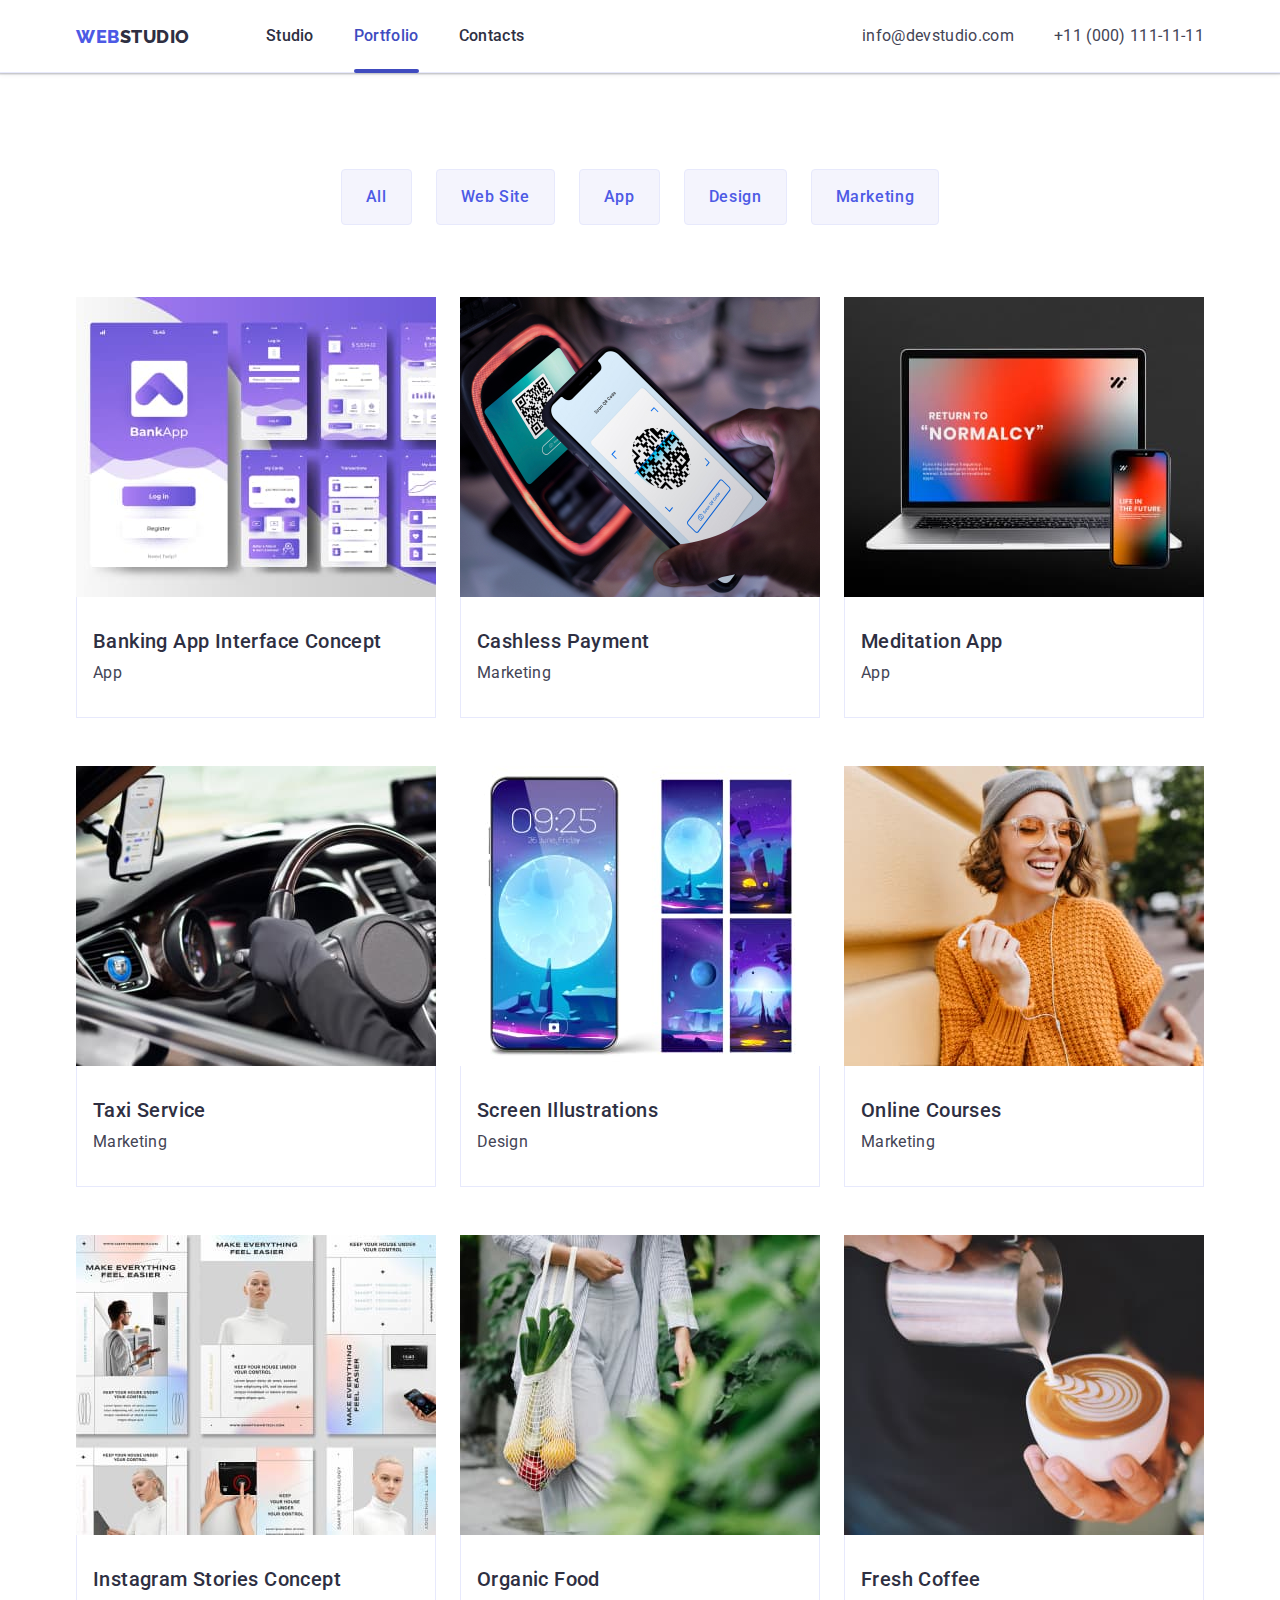
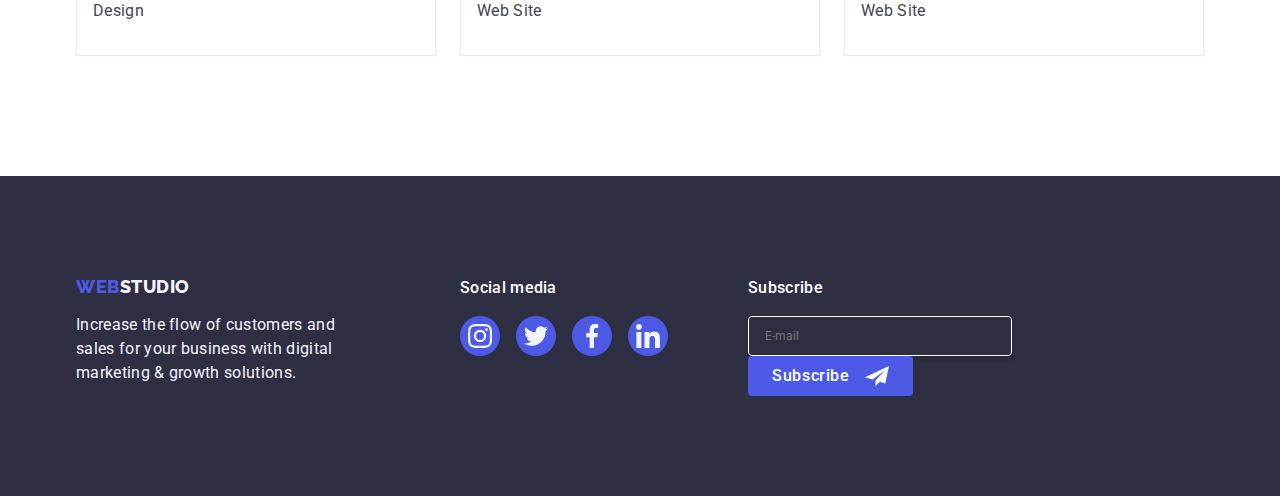
==== commit 0a97b5a5: "apdate" ====
--- a/portfolio.html
+++ b/portfolio.html
@@ -363,23 +363,24 @@
             </li>
           </ul>
         </div>
-        <form class="form">
-          <label class="form-label"
-            >Subscribe
+        <div class="form-div">
+          <form class="form">
+            <p class="form-p">Subscribe</p>
             <input
               class="form-input"
               type="email"
               name="user_email"
               placeholder="E-mail"
             />
-          </label>
-          <button type="submit" class="button-form">
-            Subscribe
-            <svg class="footer-icon-form" width="24" height="24">
-              <use href="./images/icons.svg#icon-Frame"></use>
-            </svg>
-          </button>
-        </form>
+
+            <button type="submit" class="button-form">
+              Subscribe
+              <svg class="footer-icon-form" width="24" height="24">
+                <use href="./images/icons.svg#icon-Frame"></use>
+              </svg>
+            </button>
+          </form>
+        </div>
       </div>
     </footer>
   </body>
--- a/css/styles.css
+++ b/css/styles.css
@@ -260,19 +260,20 @@
   fill: #f4f4fd;
 }
 /* <!----------- footer Form ------------>*/
+.form-div {
+  display: flex;
+  margin-left: 80px;
+}
 .form {
-  display: flex;
-}
-.form-label {
-  display: flex;
-  flex-direction: column;
-  gap: 16px;
-  margin: 0 24px 0 80px;
+}
+.form-p {
   font-weight: 500;
   color: #fff;
   line-height: 1.5;
 }
 .form-input {
+  margin-top: 16px;
+  margin-right: 23px;
   padding-left: 16px;
   width: 264px;
   height: 40px;
@@ -290,8 +291,7 @@
   padding: 8px 24px;
   justify-content: center;
   align-items: center;
-  gap: 16px;
-  margin-top: 40px;
+  gap: 15px;
   height: 40px;
   font-family: inherit;
   cursor: pointer;
@@ -330,6 +330,7 @@
   position: absolute;
   top: 50%;
   left: 50%;
+  padding: 72px 24px 24px 24px;
   transform: translate(-50%, -50%) scale(1);
   width: 408px;
   min-height: 584px;
@@ -367,33 +368,25 @@
 .btn-icon {
   transition: fill 250ms cubic-bezier(0.4, 0, 0.2, 1);
 }
-textarea {
-}
 
 .title-modal {
   display: flex;
   justify-content: center;
-  margin-top: 72px;
+  text-align: center;
+
   margin-bottom: 16px;
   color: #2e2f42;
   font-weight: 500;
   line-height: 1.5;
 }
 .modal-form {
-  margin: 0 24px;
-
-  width: 360px;
-
+}
+
+.frame {
+  display: flex;
   flex-direction: column;
-  align-items: flex-start;
-  gap: 8px;
-}
-
-.frame {
-  height: 336px;
-  display: flex;
-  flex-direction: column;
-  gap: 8px;
+  margin-bottom: 8px;
+  gap: 4px;
 }
 
 .modal-form-label {
@@ -404,46 +397,53 @@
   letter-spacing: 0.04;
 }
 
-.modal-input-icon {
+.modal-form-input-icon {
   display: flex;
 }
 .modal-form-input {
+  padding-left: 35px;
   width: 360px;
   height: 40px;
   position: absolute;
   border-radius: 4px;
   border: 1px solid var(--NAVY-BLUE-modal, rgba(46, 47, 66, 0.4));
 }
-.modal-form-input.modal-icon:focus,
-.modal-form-input.modal-icon:hover {
-  color: #4d5ae5;
-  border: 1px solid #4d5ae5;
+.modal-form-input:focus-within {
+  fill: #4d5ae5;
+  color: 1px solid #4d5ae5;
 }
 .modal-form-input-comment {
+  margin-top: 4px;
+  padding-left: 16px;
+  padding-top: 8px;
   display: flex;
   height: 120px;
+  resize: none;
 }
 .modal-icon {
   position: relative;
-  display: flex;
   width: 18px;
   padding: 3px 0px;
   margin: 8px 0 8px 16px;
-  align-items: flex-start;
   gap: 4px;
 }
-.modal-form-label-checkbox {
-  display: block;
-}
+
 .checkbox {
   display: block;
+  margin-top: 10px;
 }
 .checkbox-input {
   display: block;
 
   color: #8e8f99;
 }
+.modal-form-label-checkbox {
+  display: flex;
+  justify-self: start;
+  align-items: center;
+}
 .checkbox-custom {
+  margin-right: 8px;
   width: 16px;
   height: 16px;
   display: inline-flex;
@@ -458,27 +458,28 @@
   fill: #f4f4fd;
 }
 .link-input {
+  margin-left: 2px;
   color: #4d5ae5;
   text-decoration: underline;
 }
 .modal-icon-checkbox {
-  fill: #f4f4fd;
-}
-
-.button-form {
+}
+
+.button-form-btn {
+  cursor: pointer;
   width: 169px;
   height: 56px;
-  display: inline-flex;
   padding: 16px 32px;
-  align-self: flex-start;
   margin: 24px 96px 24px 96px;
   border-radius: 4px;
+  border: none;
+  color: #fff;
   background: #4d5ae5;
   box-shadow: 0px 4px 4px 0px rgba(0, 0, 0, 0.15);
   transition: background-color 250ms cubic-bezier(0.4, 0, 0.2, 1);
 }
-.button-form:hover,
-.button-form:focus {
+.button-form-btn:hover,
+.button-form-btn:focus {
   background: #404bbf;
   box-shadow: 0px 4px 4px 0px rgba(0, 0, 0, 0.15);
 }
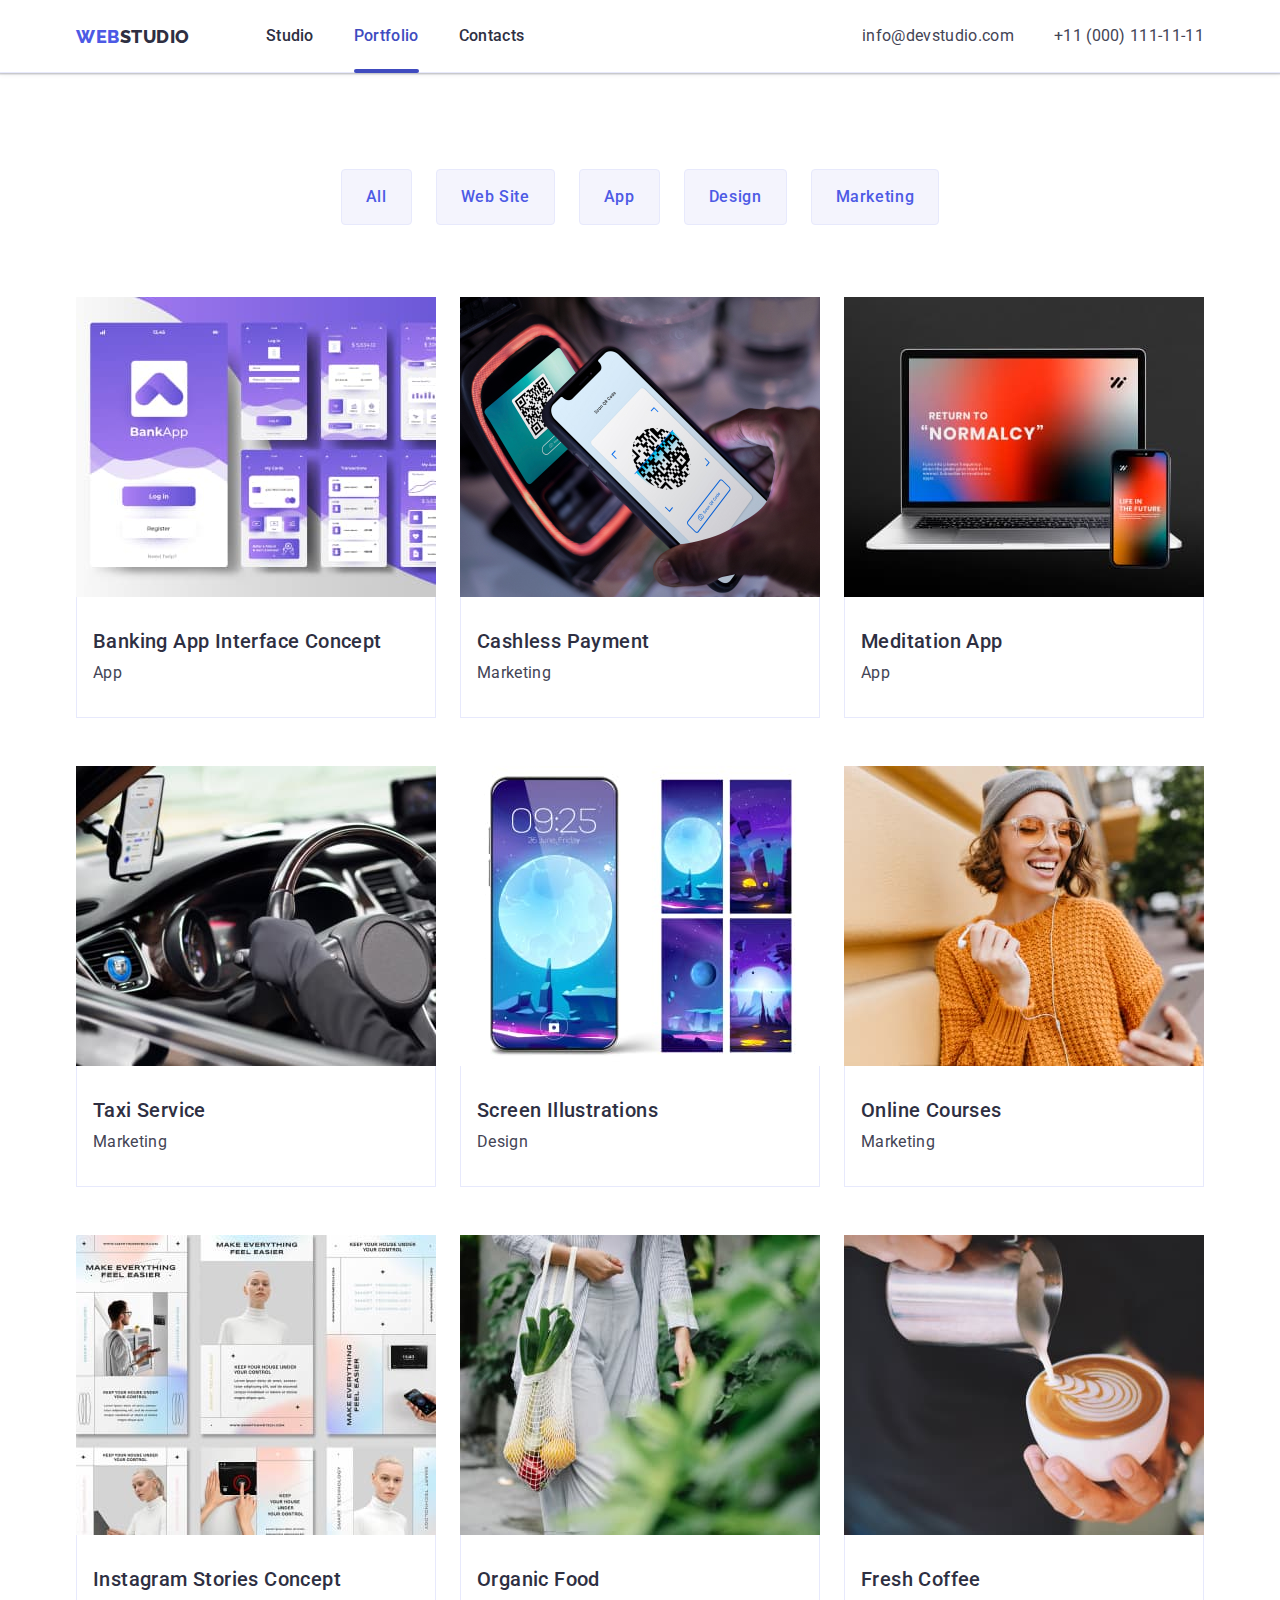
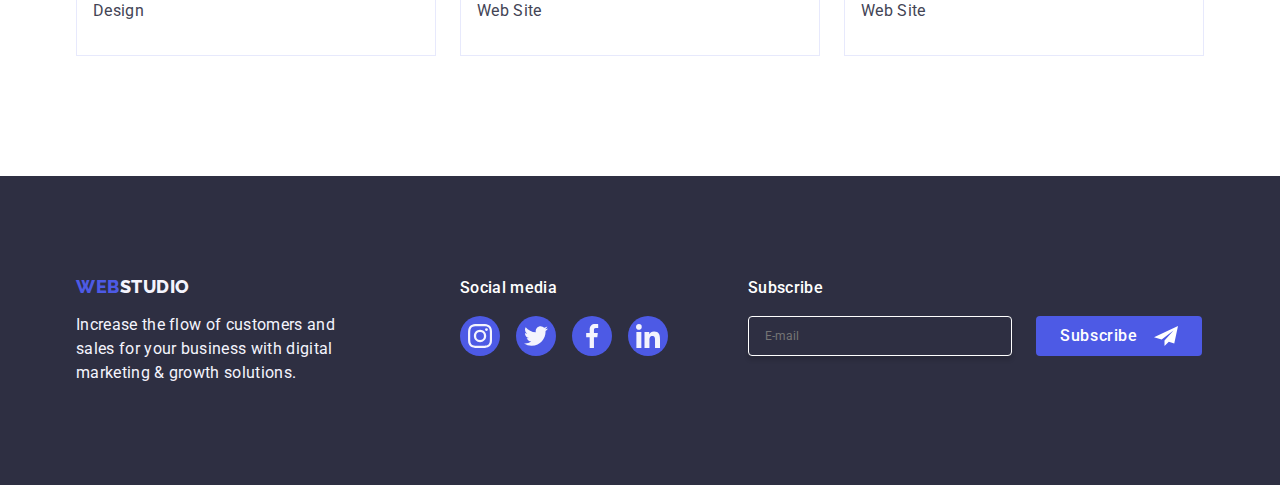
==== commit 897717d1: "footer label" ====
--- a/portfolio.html
+++ b/portfolio.html
@@ -364,15 +364,16 @@
           </ul>
         </div>
         <div class="form-div">
+          <p class="form-p">Subscribe</p>
           <form class="form">
-            <p class="form-p">Subscribe</p>
-            <input
-              class="form-input"
-              type="email"
-              name="user_email"
-              placeholder="E-mail"
-            />
-
+            <label class="form-footer-label">
+              <input
+                class="form-input"
+                type="email"
+                name="user_email"
+                placeholder="E-mail"
+              />
+            </label>
             <button type="submit" class="button-form">
               Subscribe
               <svg class="footer-icon-form" width="24" height="24">
--- a/css/styles.css
+++ b/css/styles.css
@@ -261,42 +261,46 @@
 }
 /* <!----------- footer Form ------------>*/
 .form-div {
-  display: flex;
   margin-left: 80px;
 }
 .form {
+  display: flex;
 }
 .form-p {
+  margin-bottom: 16px;
   font-weight: 500;
   color: #fff;
   line-height: 1.5;
 }
 .form-input {
-  margin-top: 16px;
-  margin-right: 23px;
+  margin-right: 24px;
   padding-left: 16px;
   width: 264px;
   height: 40px;
   color: #fff;
   font-size: 12px;
-  line-height: 2;
+  line-height: 1.5;
   letter-spacing: 0.04;
   border-radius: 4px;
   border: 1px solid #fff;
   box-shadow: 0px 4px 4px 0px rgba(0, 0, 0, 0.15);
   background: #2e2f42;
+  background-color: transparent;
+}
+placeholder {
+  color: #fff;
 }
 .button-form {
-  display: inline-flex;
+  display: flex;
   padding: 8px 24px;
   justify-content: center;
   align-items: center;
-  gap: 15px;
+
   height: 40px;
   font-family: inherit;
   cursor: pointer;
   border-radius: 4px;
-  min-width: 0.1px;
+  min-width: 165px;
   font-weight: 500;
   line-height: 1.5;
   letter-spacing: 0.04em;
@@ -308,6 +312,7 @@
 }
 .footer-icon-form {
   fill: #fff;
+  margin-left: 16px;
 }
 /* <!-----------Section Modal open------------> */
 
@@ -385,8 +390,7 @@
 .frame {
   display: flex;
   flex-direction: column;
-  margin-bottom: 8px;
-  gap: 4px;
+  margin-bottom: 16px;
 }
 
 .modal-form-label {
@@ -394,51 +398,61 @@
   font-size: 12px;
   font-weight: 400;
   line-height: 1.17;
-  letter-spacing: 0.04;
+  letter-spacing: 0.04em;
+  margin-bottom: 4px;
 }
 
 .modal-form-input-icon {
   display: flex;
+  position: relative;
 }
 .modal-form-input {
-  padding-left: 35px;
+  padding-left: 38px;
   width: 360px;
   height: 40px;
-  position: absolute;
+
   border-radius: 4px;
-  border: 1px solid var(--NAVY-BLUE-modal, rgba(46, 47, 66, 0.4));
-}
-.modal-form-input:focus-within {
+  border: 1px solid rgba(46, 47, 66, 0.4);
+  background-color: transparent;
+  outline: transparent;
+  transition: border-color 250ms cubic-bezier(0.4, 0, 0.2, 1);
+}
+.modal-form-input:focus {
+  border-color: #4d5ae5;
+}
+.modal-form-input:focus + .modal-icon {
   fill: #4d5ae5;
-  color: 1px solid #4d5ae5;
 }
 .modal-form-input-comment {
   margin-top: 4px;
-  padding-left: 16px;
-  padding-top: 8px;
-  display: flex;
+  padding: 8px 16px;
+  color: rgba(46, 47, 66, 0.4);
+
+  width: 100%;
+  font-size: 12px;
+  line-height: 1.17;
+  letter-spacing: 0.04em;
   height: 120px;
   resize: none;
 }
 .modal-icon {
-  position: relative;
-  width: 18px;
-  padding: 3px 0px;
-  margin: 8px 0 8px 16px;
-  gap: 4px;
+  position: absolute;
+  left: 16px;
+  top: 50%;
+  transform: translateY(-50%);
+  transition: fill 250ms cubic-bezier(0.4, 0, 0.2, 1);
 }
 
 .checkbox {
   display: block;
   margin-top: 10px;
+  margin-bottom: 24px;
 }
 .checkbox-input {
+  color: #8e8f99;
+}
+.modal-form-label-checkbox {
   display: block;
-
-  color: #8e8f99;
-}
-.modal-form-label-checkbox {
-  display: flex;
   justify-self: start;
   align-items: center;
 }
@@ -449,14 +463,23 @@
   display: inline-flex;
   justify-content: center;
   align-items: center;
-  border-radius: 1px;
-  border: 1px solid var(--NAVY-BLUE-modal, rgba(46, 47, 66, 0.4));
-}
-.checkbox:checked + .modal-form-label-checkbox > .checkbox-custom {
+  border-radius: 2px;
+  border: 1px solid rgba(46, 47, 66, 0.4);
+  transition: background-color 250ms cubic-bezier(0.4, 0, 0.2, 1),
+    border 250ms cubic-bezier(0.4, 0, 0.2, 1),
+    fill 250ms cubic-bezier(0.4, 0, 0.2, 1);
+  fill: transparent;
+}
+.checkbox-input:checked + .modal-form-label-checkbox > .checkbox-custom {
   background-color: #404bbf;
   border: none;
   fill: #f4f4fd;
 }
+/*.checkbox-custom:focus {
+  background-color: #404bbf;
+  border: none;
+  fill: #f4f4fd;
+}*/
 .link-input {
   margin-left: 2px;
   color: #4d5ae5;
@@ -466,9 +489,13 @@
 }
 
 .button-form-btn {
+  display: block;
   cursor: pointer;
-  width: 169px;
+  min-width: 169px;
   height: 56px;
+  font-weight: 500;
+  line-height: 1.5;
+  letter-spacing: 0.04em;
   padding: 16px 32px;
   margin: 24px 96px 24px 96px;
   border-radius: 4px;
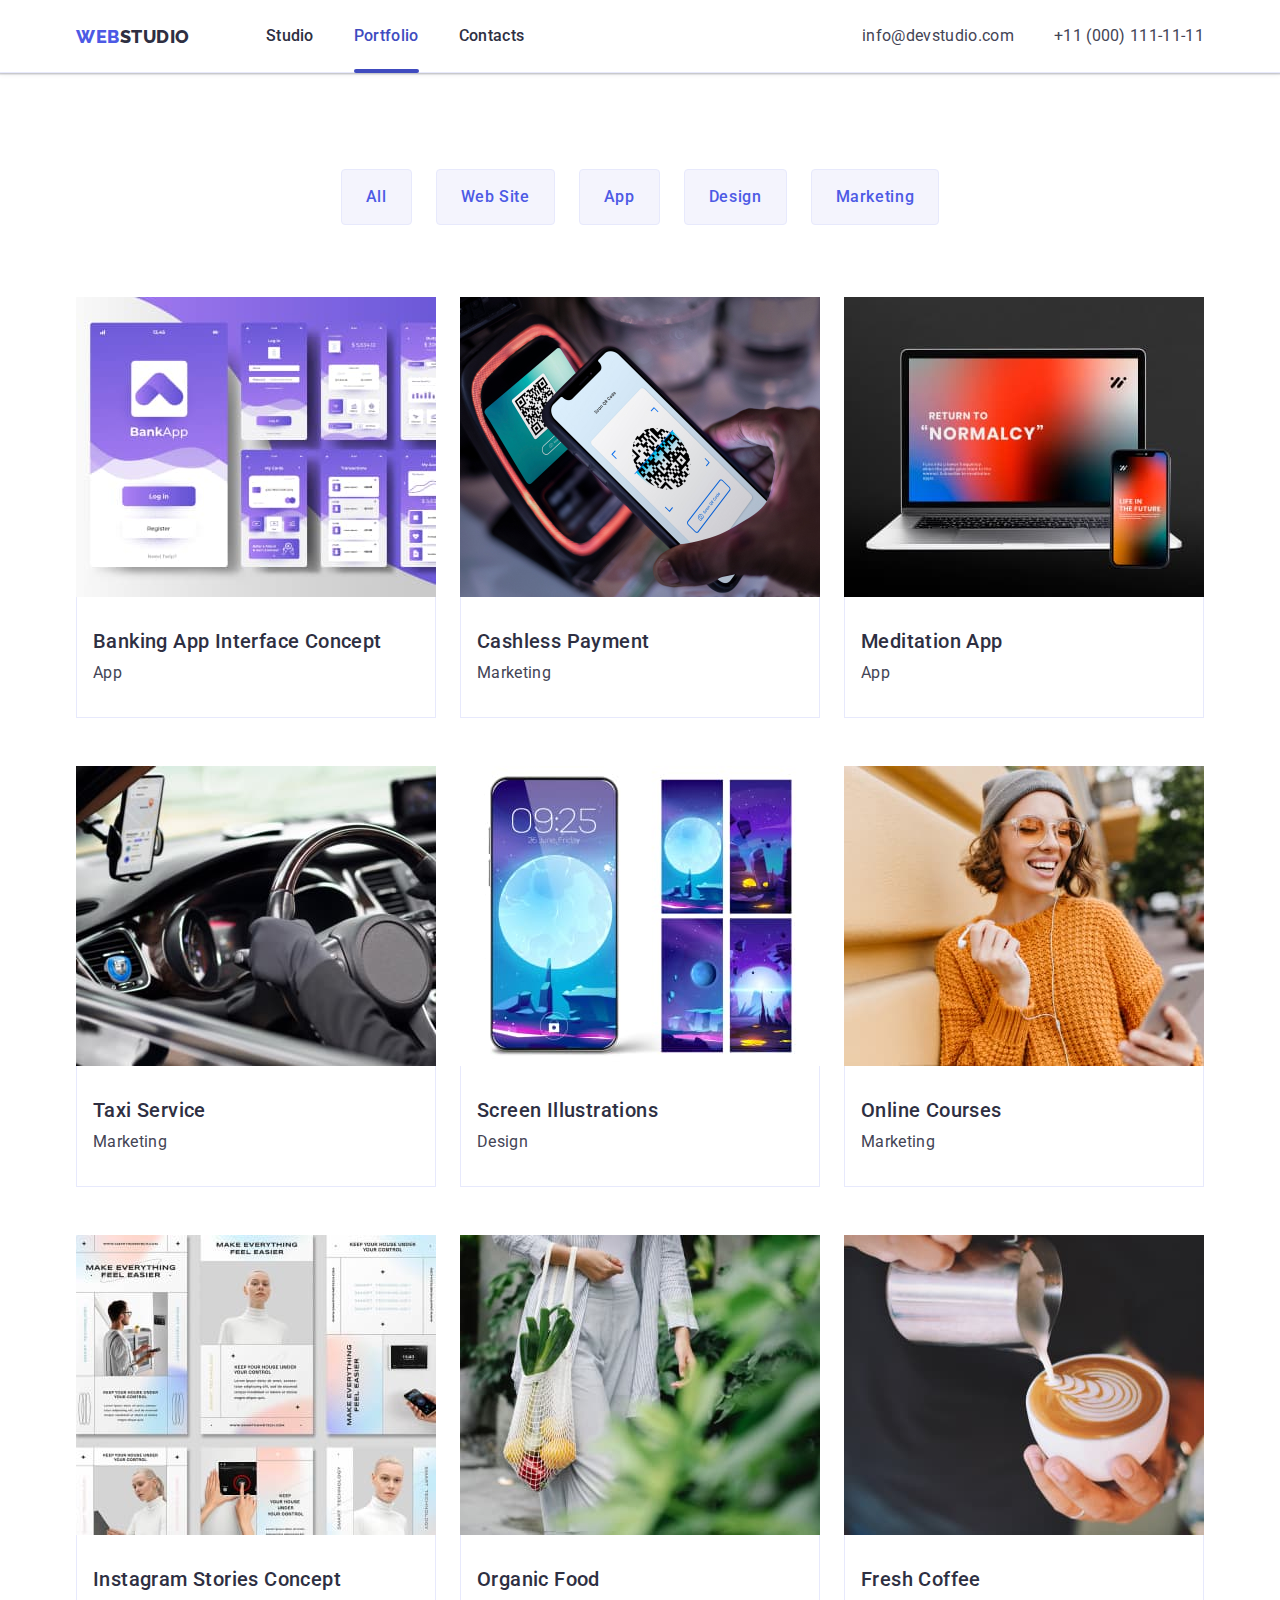
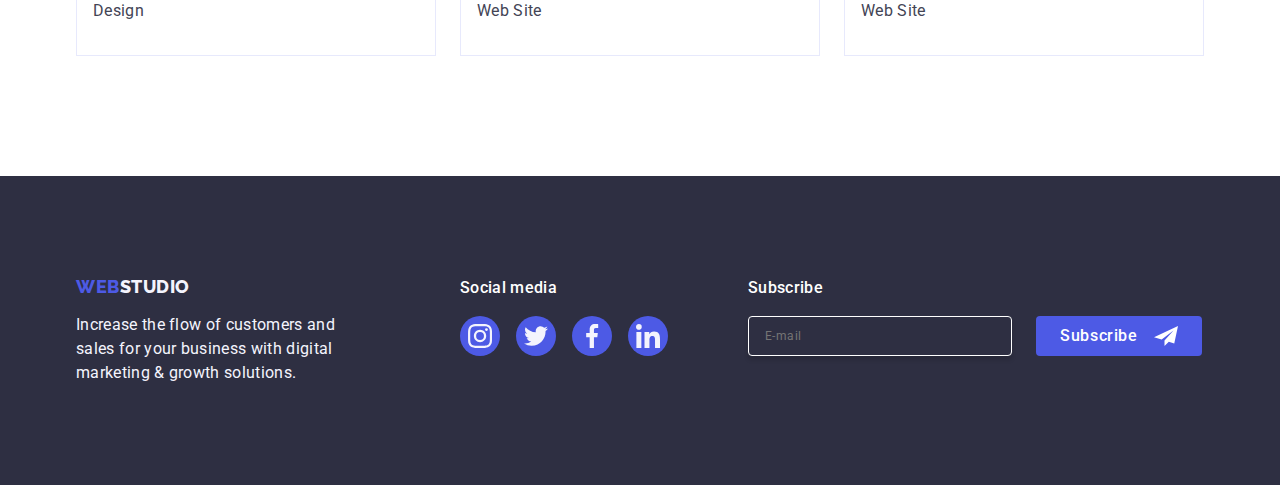
==== commit 07c4607a: "apdate" ====
--- a/portfolio.html
+++ b/portfolio.html
@@ -370,7 +370,7 @@
               <input
                 class="form-input"
                 type="email"
-                name="user_email"
+                name="user-email"
                 placeholder="E-mail"
               />
             </label>
--- a/css/styles.css
+++ b/css/styles.css
@@ -280,7 +280,7 @@
   color: #fff;
   font-size: 12px;
   line-height: 1.5;
-  letter-spacing: 0.04;
+  letter-spacing: 0.04em;
   border-radius: 4px;
   border: 1px solid #fff;
   box-shadow: 0px 4px 4px 0px rgba(0, 0, 0, 0.15);
@@ -390,7 +390,7 @@
 .frame {
   display: flex;
   flex-direction: column;
-  margin-bottom: 16px;
+  margin-bottom: 8px;
 }
 
 .modal-form-label {
@@ -449,7 +449,6 @@
   margin-bottom: 24px;
 }
 .checkbox-input {
-  color: #8e8f99;
 }
 .modal-form-label-checkbox {
   display: block;
@@ -463,6 +462,7 @@
   display: inline-flex;
   justify-content: center;
   align-items: center;
+  color: #8e8f99;
   border-radius: 2px;
   border: 1px solid rgba(46, 47, 66, 0.4);
   transition: background-color 250ms cubic-bezier(0.4, 0, 0.2, 1),
